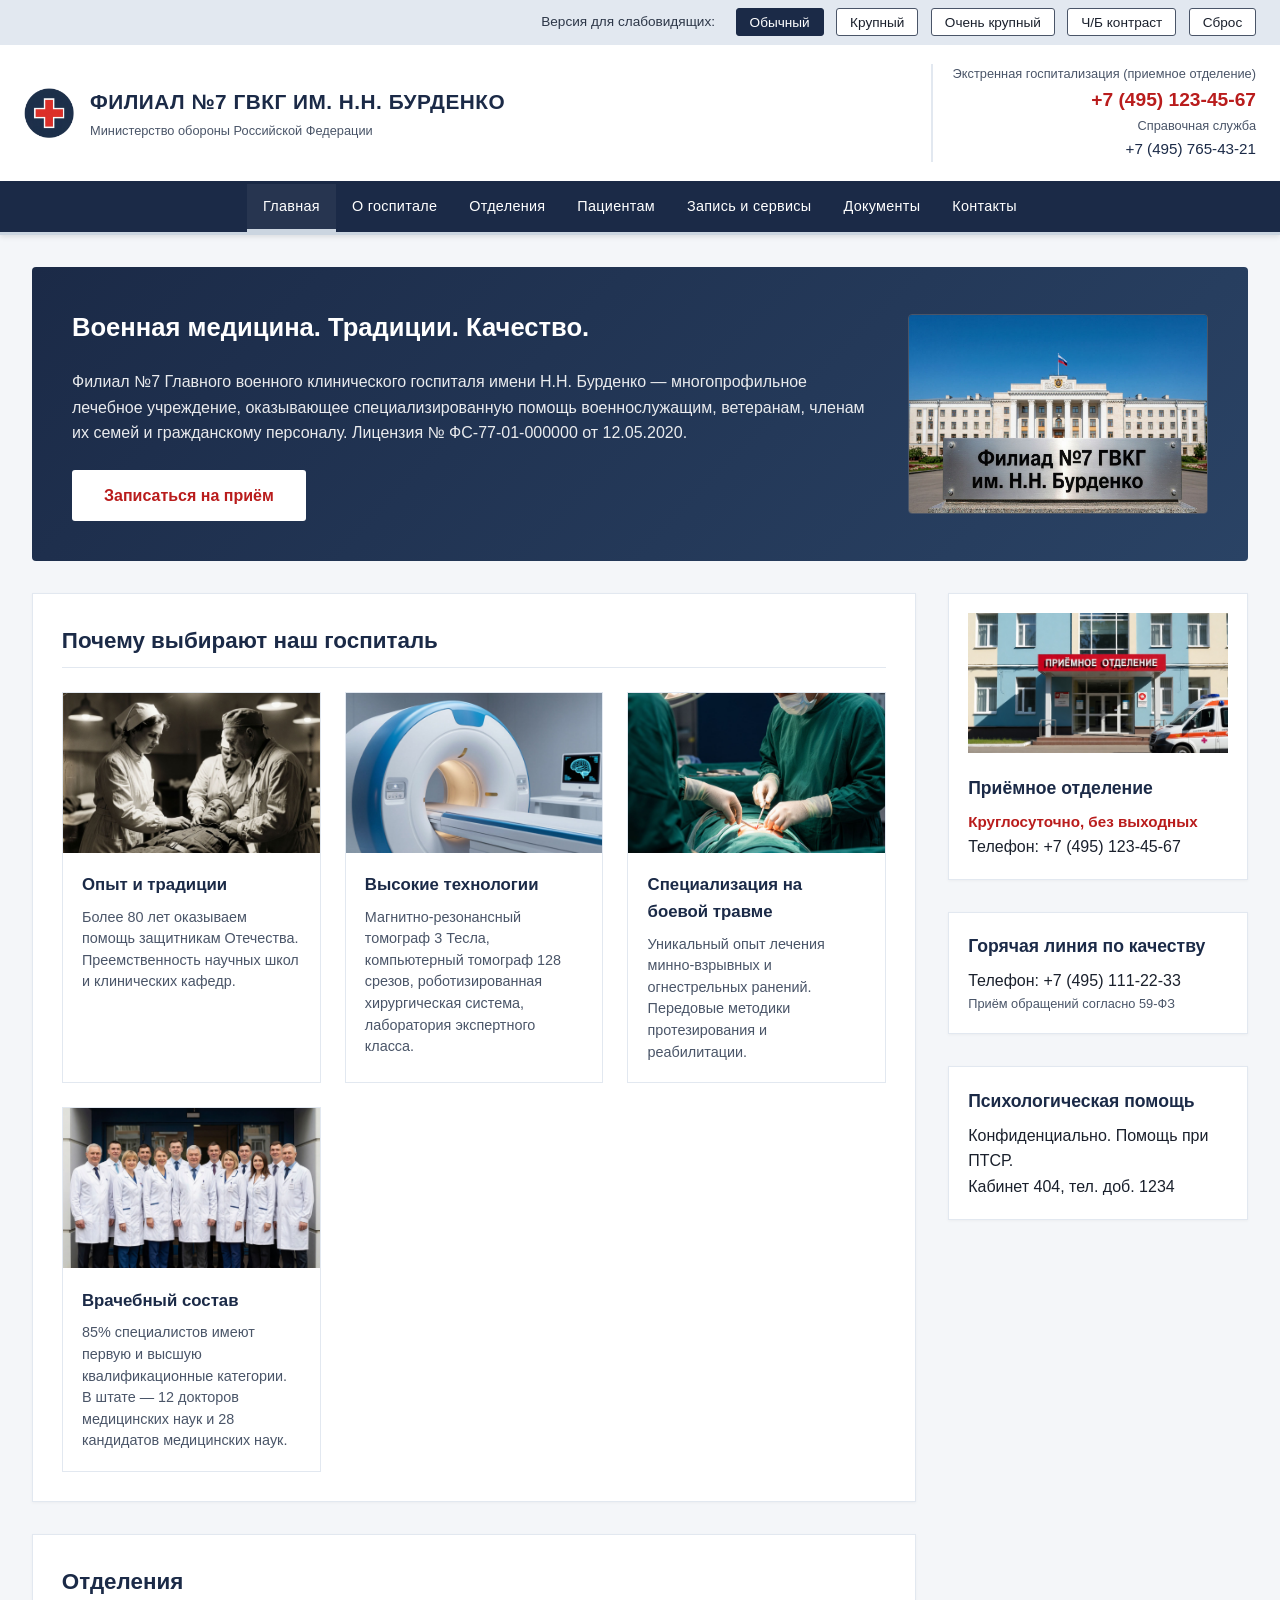
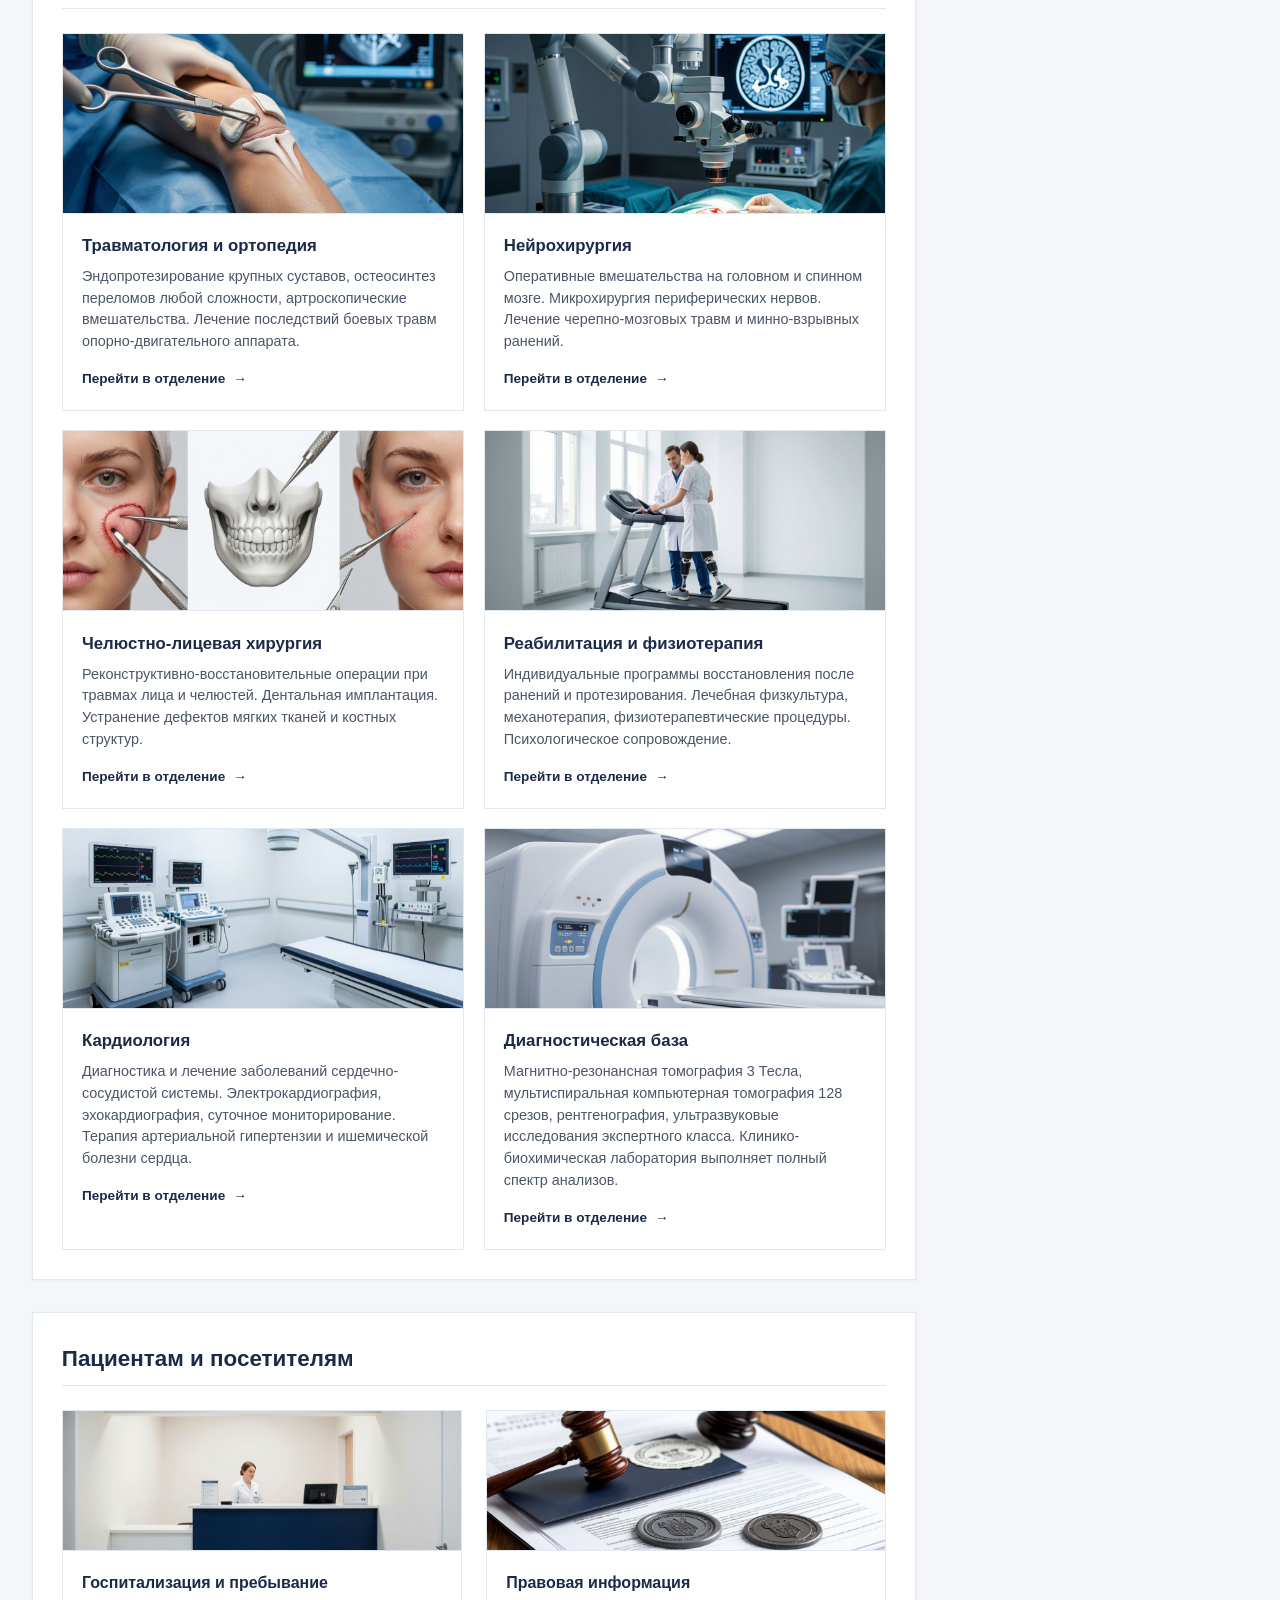
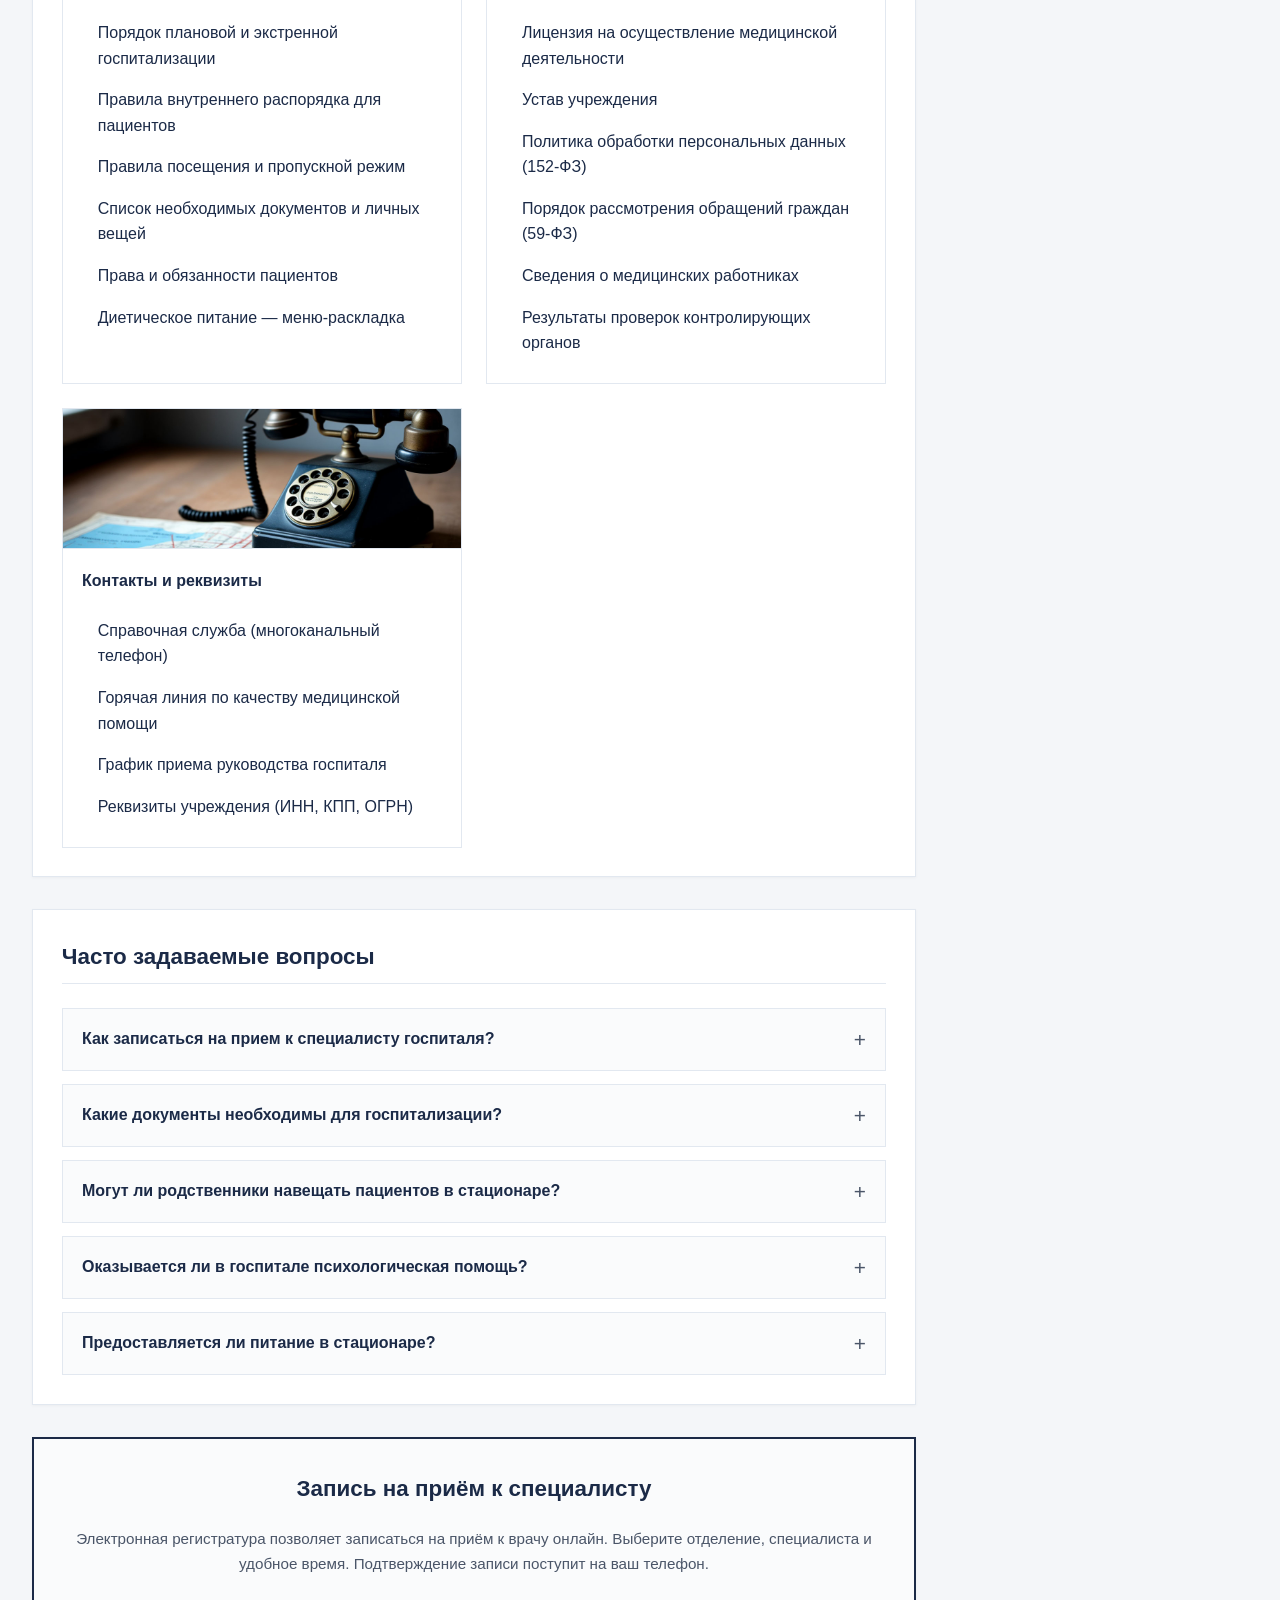
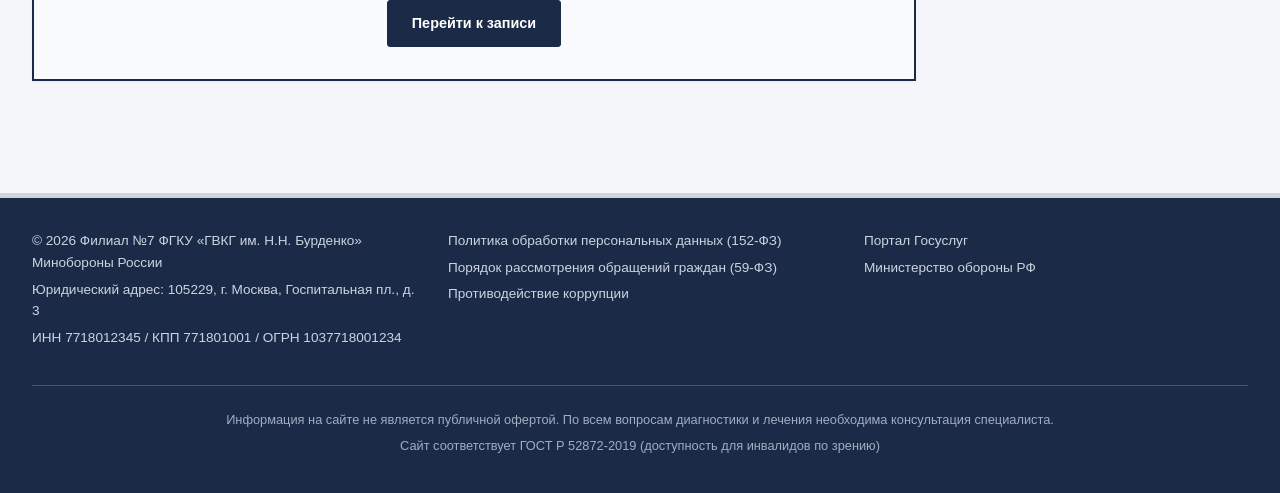
==== index.html @ f8797660 "1 commit" ====
<!DOCTYPE html>
<html lang="ru">
<head>
  <meta charset="UTF-8">
  <meta name="viewport" content="width=device-width, initial-scale=1.0, maximum-scale=5.0, user-scalable=yes">
  <meta name="description" content="Официальный сайт Филиала №7 Главного военного клинического госпиталя им. Н.Н. Бурденко.">
  <title>ФГКУ «ГВКГ им. Н.Н. Бурденко» Минобороны России (Филиал №7)</title>
  <link rel="icon" href="images/favicon.ico" type="image/x-icon">
  <link rel="stylesheet" href="css/reset.css">
  <link rel="stylesheet" href="css/accessibility.css">
  <link rel="stylesheet" href="css/layout.css">
  <link rel="stylesheet" href="css/components.css">
  <link rel="stylesheet" href="css/home.css">
  <link rel="stylesheet" href="css/responsive.css">
</head>
<body>

  <!-- ПАНЕЛЬ ДОСТУПНОСТИ -->
  <div class="accessibility-bar" id="accessibilityBar">
    <span class="accessibility-label">Версия для слабовидящих:</span>
    <button id="normalFont" class="access-btn active" type="button">Обычный</button>
    <button id="largeFont" class="access-btn" type="button">Крупный</button>
    <button id="xlFont" class="access-btn" type="button">Очень крупный</button>
    <button id="contrastToggle" class="access-btn" type="button">Ч/Б контраст</button>
    <button id="resetAccess" class="access-btn" type="button">Сброс</button>
  </div>

  <!-- БЛОК, КОТОРЫЙ БУДЕТ STICKY -->
  <div class="header-nav-wrapper">
    <!-- ШАПКА -->
    <header class="header">
      <div class="logo-area">
        <img src="images/logo.png" alt="Логотип Министерства обороны" class="logo-img">
        <div class="hospital-name">
          <h1>Филиал №7 ГВКГ им. Н.Н. Бурденко</h1>
          <p>Министерство обороны Российской Федерации</p>
        </div>
      </div>
      <div class="hot-line-block">
        <span>Экстренная госпитализация (приемное отделение)</span>
        <a href="tel:+74951234567" class="phone-emergency">+7 (495) 123-45-67</a>
        <span>Справочная служба</span>
        <a href="tel:+74957654321" class="phone-info">+7 (495) 765-43-21</a>
      </div>
      <button class="burger-btn" id="burgerBtn" aria-label="Меню" type="button">
        <span class="burger-line"></span>
        <span class="burger-line"></span>
        <span class="burger-line"></span>
      </button>
    </header>

    <!-- НАВИГАЦИЯ -->
    <nav id="mainNav">
      <ul class="nav-list">
        <li><a href="index.html" class="nav-link active">Главная</a></li>
        <li><a href="pages/about.html" class="nav-link">О госпитале</a></li>
        <li><a href="pages/departments.html" class="nav-link">Отделения</a></li>
        <li><a href="pages/patients.html" class="nav-link">Пациентам</a></li>
        <li><a href="pages/appointment.html" class="nav-link">Запись и сервисы</a></li>
        <li><a href="pages/documents.html" class="nav-link">Документы</a></li>
        <li><a href="pages/contacts.html" class="nav-link">Контакты</a></li>
      </ul>
    </nav>
  </div>

  <!-- ОСНОВНОЙ КОНТЕНТ -->
  <main>
    <div class="hero-banner">
      <div class="hero-text">
        <h2>Военная медицина. Традиции. Качество.</h2>
        <p>Филиал №7 Главного военного клинического госпиталя имени Н.Н. Бурденко — многопрофильное лечебное учреждение, оказывающее специализированную помощь военнослужащим, ветеранам, членам их семей и гражданскому персоналу. Лицензия № ФС-77-01-000000 от 12.05.2020.</p>
        <a href="pages/appointment.html#appointmentForm" class="btn-hero">Записаться на приём</a>
      </div>
      <img src="images/hero-building.jpg" alt="Главный корпус госпиталя" class="hero-image">
    </div>

    <div class="grid-layout">
      <div class="content">

        <!-- Почему выбирают нас -->
        <section class="card">
          <h2>Почему выбирают наш госпиталь</h2>
          <div class="advantages-grid">
            <div class="advantage-item">
              <img src="images/advantage-tradition.jpg" alt="Опыт и традиции" class="advantage-img">
              <div class="advantage-text">
                <h3>Опыт и традиции</h3>
                <p>Более 80 лет оказываем помощь защитникам Отечества. Преемственность научных школ и клинических кафедр.</p>
              </div>
            </div>
            <div class="advantage-item">
              <img src="images/advantage-tech.jpg" alt="Высокие технологии" class="advantage-img">
              <div class="advantage-text">
                <h3>Высокие технологии</h3>
                <p>Магнитно-резонансный томограф 3 Тесла, компьютерный томограф 128 срезов, роботизированная хирургическая система, лаборатория экспертного класса.</p>
              </div>
            </div>
            <div class="advantage-item">
              <img src="images/advantage-trauma.jpg" alt="Боевая травма" class="advantage-img">
              <div class="advantage-text">
                <h3>Специализация на боевой травме</h3>
                <p>Уникальный опыт лечения минно-взрывных и огнестрельных ранений. Передовые методики протезирования и реабилитации.</p>
              </div>
            </div>
            <div class="advantage-item">
              <img src="images/advantage-doctors.jpg" alt="Врачебный состав" class="advantage-img">
              <div class="advantage-text">
                <h3>Врачебный состав</h3>
                <p>85% специалистов имеют первую и высшую квалификационные категории. В штате — 12 докторов медицинских наук и 28 кандидатов медицинских наук.</p>
              </div>
            </div>
          </div>
        </section>

        <!-- Отделения -->
        <section class="card">
          <h2>Отделения</h2>
          <div class="directions-grid">
            <a href="pages/departments.html#trauma" class="direction-card">
              <img src="images/dept-trauma.jpg" alt="Травматология и ортопедия" class="direction-img">
              <div class="direction-text">
                <h3>Травматология и ортопедия</h3>
                <p>Эндопротезирование крупных суставов, остеосинтез переломов любой сложности, артроскопические вмешательства. Лечение последствий боевых травм опорно-двигательного аппарата.</p>
                <span class="direction-link-text">Перейти в отделение</span>
              </div>
            </a>
            <a href="pages/departments.html#neuro" class="direction-card">
              <img src="images/dept-neuro.jpg" alt="Нейрохирургия" class="direction-img">
              <div class="direction-text">
                <h3>Нейрохирургия</h3>
                <p>Оперативные вмешательства на головном и спинном мозге. Микрохирургия периферических нервов. Лечение черепно-мозговых травм и минно-взрывных ранений.</p>
                <span class="direction-link-text">Перейти в отделение</span>
              </div>
            </a>
            <a href="pages/departments.html#maxillofacial" class="direction-card">
              <img src="images/dept-maxillofacial.jpg" alt="Челюстно-лицевая хирургия" class="direction-img">
              <div class="direction-text">
                <h3>Челюстно-лицевая хирургия</h3>
                <p>Реконструктивно-восстановительные операции при травмах лица и челюстей. Дентальная имплантация. Устранение дефектов мягких тканей и костных структур.</p>
                <span class="direction-link-text">Перейти в отделение</span>
              </div>
            </a>
            <a href="pages/departments.html#rehab" class="direction-card">
              <img src="images/dept-rehab.jpg" alt="Реабилитация" class="direction-img">
              <div class="direction-text">
                <h3>Реабилитация и физиотерапия</h3>
                <p>Индивидуальные программы восстановления после ранений и протезирования. Лечебная физкультура, механотерапия, физиотерапевтические процедуры. Психологическое сопровождение.</p>
                <span class="direction-link-text">Перейти в отделение</span>
              </div>
            </a>
            <a href="pages/departments.html#cardio" class="direction-card">
              <img src="images/dept-cardio.jpg" alt="Кардиология" class="direction-img">
              <div class="direction-text">
                <h3>Кардиология</h3>
                <p>Диагностика и лечение заболеваний сердечно-сосудистой системы. Электрокардиография, эхокардиография, суточное мониторирование. Терапия артериальной гипертензии и ишемической болезни сердца.</p>
                <span class="direction-link-text">Перейти в отделение</span>
              </div>
            </a>
            <a href="pages/departments.html#diagnostics" class="direction-card">
              <img src="images/dept-diagnostics.jpg" alt="Диагностическая база" class="direction-img">
              <div class="direction-text">
                <h3>Диагностическая база</h3>
                <p>Магнитно-резонансная томография 3 Тесла, мультиспиральная компьютерная томография 128 срезов, рентгенография, ультразвуковые исследования экспертного класса. Клинико-биохимическая лаборатория выполняет полный спектр анализов.</p>
                <span class="direction-link-text">Перейти в отделение</span>
              </div>
            </a>
          </div>
        </section>

        <!-- Пациентам и посетителям -->
        <section class="card">
          <h2>Пациентам и посетителям</h2>
          <div class="info-cards-row">
            <div class="info-card">
              <img src="images/info-hospitalization.jpg" alt="Госпитализация" class="info-card-img">
              <div class="info-card-body">
                <h3>Госпитализация и пребывание</h3>
                <ul>
                  <li><a href="pages/patients.html#hospitalization">Порядок плановой и экстренной госпитализации</a></li>
                  <li><a href="pages/patients.html#rules">Правила внутреннего распорядка для пациентов</a></li>
                  <li><a href="pages/patients.html#visits">Правила посещения и пропускной режим</a></li>
                  <li><a href="pages/patients.html#documents">Список необходимых документов и личных вещей</a></li>
                  <li><a href="pages/patients.html#rights">Права и обязанности пациентов</a></li>
                  <li><a href="pages/patients.html#meals">Диетическое питание — меню-раскладка</a></li>
                </ul>
              </div>
            </div>
            <div class="info-card">
              <img src="images/info-legal.jpg" alt="Правовая информация" class="info-card-img">
              <div class="info-card-body">
                <h3>Правовая информация</h3>
                <ul>
                  <li><a href="pages/documents.html#license">Лицензия на осуществление медицинской деятельности</a></li>
                  <li><a href="pages/documents.html#charter">Устав учреждения</a></li>
                  <li><a href="pages/documents.html#privacy">Политика обработки персональных данных (152-ФЗ)</a></li>
                  <li><a href="pages/documents.html#appeals">Порядок рассмотрения обращений граждан (59-ФЗ)</a></li>
                  <li><a href="pages/documents.html#staff">Сведения о медицинских работниках</a></li>
                  <li><a href="pages/documents.html#inspections">Результаты проверок контролирующих органов</a></li>
                </ul>
              </div>
            </div>
            <div class="info-card">
              <img src="images/info-contacts.jpg" alt="Контакты" class="info-card-img">
              <div class="info-card-body">
                <h3>Контакты и реквизиты</h3>
                <ul>
                  <li><a href="pages/contacts.html">Справочная служба (многоканальный телефон)</a></li>
                  <li><a href="pages/contacts.html#map">Горячая линия по качеству медицинской помощи</a></li>
                  <li><a href="pages/contacts.html#management-hours">График приема руководства госпиталя</a></li>
                  <li><a href="pages/contacts.html#requisites">Реквизиты учреждения (ИНН, КПП, ОГРН)</a></li>
                </ul>
              </div>
            </div>
          </div>
        </section>

        <!-- FAQ -->
        <section class="card">
          <h2>Часто задаваемые вопросы</h2>
          <div class="faq-list">
            <div class="faq-item">
              <button class="faq-question" type="button">Как записаться на прием к специалисту госпиталя?</button>
              <div class="faq-answer"><p>Запись осуществляется через электронную форму на официальном сайте (раздел «Запись и сервисы») или по телефону справочной службы +7 (495) 765-43-21. Военнослужащим необходимо иметь направление по форме 057/у-04. Гражданские лица могут записаться при наличии полиса ОМС, ДМС или на платной основе.</p></div>
            </div>
            <div class="faq-item">
              <button class="faq-question" type="button">Какие документы необходимы для госпитализации?</button>
              <div class="faq-answer"><p>Паспорт (или военный билет/удостоверение личности военнослужащего), полис ОМС/ДМС (при наличии), направление на госпитализацию, выписка из амбулаторной карты, результаты предыдущих обследований. Для военнослужащих — дополнительно направление из воинской части.</p></div>
            </div>
            <div class="faq-item">
              <button class="faq-question" type="button">Могут ли родственники навещать пациентов в стационаре?</button>
              <div class="faq-answer"><p>Да, посещения разрешены в установленные часы: будние дни с 16:00 до 19:00, выходные и праздничные дни с 10:00 до 13:00 и с 16:00 до 19:00. При себе необходимо иметь паспорт. Допуск в отделение реанимации — по согласованию с лечащим врачом.</p></div>
            </div>
            <div class="faq-item">
              <button class="faq-question" type="button">Оказывается ли в госпитале психологическая помощь?</button>
              <div class="faq-answer"><p>Да, в структуре госпиталя функционирует отделение психологической и психиатрической помощи. Специалисты работают с посттравматическим стрессовым расстройством (ПТСР), тревожно-депрессивными состояниями. Прием строго конфиденциален.</p></div>
            </div>
            <div class="faq-item">
              <button class="faq-question" type="button">Предоставляется ли питание в стационаре?</button>
              <div class="faq-answer"><p>Лечебное питание предоставляется всем пациентам стационара бесплатно. Разработано несколько вариантов диетических столов в соответствии с медицинскими показаниями. С актуальным меню-раскладкой можно ознакомиться в разделе «Пациентам».</p></div>
            </div>
          </div>
        </section>

        <!-- Запись на приём -->
        <section class="appointment-promo card">
          <h2>Запись на приём к специалисту</h2>
          <p>Электронная регистратура позволяет записаться на приём к врачу онлайн. Выберите отделение, специалиста и удобное время. Подтверждение записи поступит на ваш телефон.</p>
          <a href="pages/appointment.html#appointmentForm" class="btn btn-primary">Перейти к записи</a>
        </section>

      </div>

      <!-- САЙДБАР -->
      <aside class="sidebar">
        <div class="card">
          <img src="images/sidebar-admission.jpg" alt="Приёмное отделение" class="sidebar-image">
          <h3>Приёмное отделение</h3>
          <p class="sidebar-emergency">Круглосуточно, без выходных</p>
          <p>Телефон: +7 (495) 123-45-67</p>
        </div>
        <div class="card">
          <h3>Горячая линия по качеству</h3>
          <p>Телефон: +7 (495) 111-22-33</p>
          <p class="sidebar-note">Приём обращений согласно 59-ФЗ</p>
        </div>
        <div class="card">
          <h3>Психологическая помощь</h3>
          <p>Конфиденциально. Помощь при ПТСР.</p>
          <p>Кабинет 404, тел. доб. 1234</p>
        </div>
      </aside>
    </div>
  </main>

  <footer>
    <div class="footer-grid">
      <div>
        <p>&copy; 2026 Филиал №7 ФГКУ &laquo;ГВКГ им. Н.Н. Бурденко&raquo; Минобороны России</p>
        <p>Юридический адрес: 105229, г. Москва, Госпитальная пл., д. 3</p>
        <p>ИНН 7718012345 / КПП 771801001 / ОГРН 1037718001234</p>
      </div>
      <div>
        <p><a href="pages/documents.html#privacy">Политика обработки персональных данных (152-ФЗ)</a></p>
        <p><a href="pages/documents.html#appeals">Порядок рассмотрения обращений граждан (59-ФЗ)</a></p>
        <p><a href="pages/about.html">Противодействие коррупции</a></p>
      </div>
      <div>
        <p><a href="https://www.gosuslugi.ru" target="_blank" rel="noopener">Портал Госуслуг</a></p>
        <p><a href="https://mil.ru" target="_blank" rel="noopener">Министерство обороны РФ</a></p>
      </div>
    </div>
    <div class="footer-bottom">
      <p>Информация на сайте не является публичной офертой. По всем вопросам диагностики и лечения необходима консультация специалиста.</p>
      <p>Сайт соответствует ГОСТ Р 52872-2019 (доступность для инвалидов по зрению)</p>
    </div>
  </footer>

  <script src="js/accessibility.js"></script>
  <script src="js/faq.js"></script>
  <script src="js/burger-menu.js"></script>
</body>
</html>
---- css/accessibility.css ----
.accessibility-bar {
  background: #E2E8F0;
  padding: 0.5rem 1.5rem;
  display: flex;
  gap: 0.8rem;
  flex-wrap: wrap;
  justify-content: flex-end;
  align-items: center;
  border-bottom: 1px solid var(--border-light);
  font-size: 0.85rem;
}

.accessibility-label {
  color: var(--text-medium);
  font-weight: 500;
  margin-right: 0.5rem;
}

.access-btn {
  background: var(--bg-white);
  border: 1px solid var(--secondary-gray);
  padding: 0.35rem 0.8rem;
  cursor: pointer;
  font-family: var(--font-base);
  color: var(--text-dark);
  border-radius: 3px;
  font-size: 0.85rem;
  transition: all 0.15s;
  white-space: nowrap;
}

.access-btn:hover {
  background: #EDF2F7;
}

.access-btn.active {
  background: var(--primary-navy);
  color: white;
  border-color: var(--primary-navy);
}

/* Размеры шрифта через CSS-переменную */
.font-large {
  --base-font-size: 18px;
}

.font-xl {
  --base-font-size: 22px;
}

/* Высокий контраст */
body.high-contrast {
  --primary-navy: #000000;
  --secondary-gray: #000000;
  --bg-white: #FFFFFF;
  --bg-light: #FFFFFF;
  --border-light: #000000;
  --text-dark: #000000;
  --text-medium: #000000;
  --alert-red: #FF0000;
  --safe-green: #006400;
  filter: grayscale(100%) !important;
}
---- css/layout.css ----
/* ========== ОБЁРТКА (display: contents на десктопе) ========== */
.header-nav-wrapper {
  display: contents;
}

/* ========== ШАПКА ========== */
.header {
  background: var(--bg-white);
  border-bottom: 3px solid var(--primary-navy);
  padding: 1.5rem 2rem;
  display: flex;
  flex-wrap: nowrap;
  justify-content: space-between;
  align-items: center;
}

.logo-area {
  display: flex;
  align-items: center;
  gap: 1rem;
}

.logo-img {
  width: 60px;
  height: 60px;
  object-fit: contain;
  flex-shrink: 0;
}

.hospital-name h1 {
  font-size: 1.5rem;
  font-weight: 600;
  color: var(--primary-navy);
  text-transform: uppercase;
  letter-spacing: 0.5px;
}

.hospital-name p {
  font-size: 0.9rem;
  color: var(--secondary-gray);
  margin-top: 0.2rem;
}

.hot-line-block {
  text-align: right;
  border-left: 2px solid var(--border-light);
  padding-left: 2rem;
  white-space: nowrap;
}

.phone-emergency {
  font-size: 1.4rem;
  font-weight: 700;
  color: var(--alert-red);
  text-decoration: none;
}

.phone-info {
  font-size: 1rem;
  color: var(--primary-navy);
  text-decoration: none;
}

.hot-line-block span {
  display: block;
  font-size: 0.8rem;
  color: var(--secondary-gray);
}

/* ========== БУРГЕР ========== */
.burger-btn {
  display: none;
  flex-direction: column;
  justify-content: center;
  align-items: center;
  width: 44px;
  height: 44px;
  background: var(--primary-navy);
  border: none;
  border-radius: 4px;
  cursor: pointer;
  z-index: 110;
  margin-left: auto;
}

.burger-line {
  display: block;
  width: 24px;
  height: 2px;
  background: white;
  margin: 3px 0;
  transition: 0.3s;
}

.burger-btn.active .burger-line:nth-child(1) {
  transform: rotate(45deg) translate(5px, 5px);
}
.burger-btn.active .burger-line:nth-child(2) {
  opacity: 0;
}
.burger-btn.active .burger-line:nth-child(3) {
  transform: rotate(-45deg) translate(5px, -5px);
}

/* ========== НАВИГАЦИЯ ========== */
nav {
  background: var(--primary-navy);
  border-bottom: 3px solid #CBD5E0;
  position: sticky;
  top: 0;
  z-index: 100;
  box-shadow: 0 2px 5px rgba(0,0,0,0.1);
}

.nav-list {
  display: flex;
  list-style: none;
  overflow-x: auto;
  flex-wrap: wrap;
  justify-content: center;
  margin: 0;
  padding: 0;
}

.nav-link {
  display: block;
  color: white;
  text-decoration: none;
  padding: 0.8rem 1.2rem;
  font-size: 0.95rem;
  font-weight: 500;
  letter-spacing: 0.3px;
  border-bottom: 3px solid transparent;
  transition: 0.2s;
  white-space: nowrap;
}

.nav-link:hover,
.nav-link.active {
  border-bottom: 3px solid #CBD5E0;
  background: rgba(255,255,255,0.05);
}

/* ========== САЙДБАР ========== */
.sidebar .card {
  padding: 1.2rem;
}

/* Убираем верхний отступ у всех заголовков в сайдбаре */
.sidebar .card h3 {
  margin-top: 0;
}

.sidebar-image {
  width: 100%;
  height: 140px;
  object-fit: cover;
  background: #E8ECF2;
  margin-bottom: 0.8rem;
}

.sidebar-emergency {
  font-weight: 700;
  color: var(--alert-red);
  font-size: 0.95rem;
}

.sidebar-note {
  font-size: 0.8rem;
  color: var(--secondary-gray);
}

.sidebar-address {
  font-size: 0.85rem;
  color: var(--text-medium);
}

/* ========== ПОДВАЛ ========== */
footer {
  background: var(--primary-navy);
  color: #CBD5E0;
  padding: 2rem;
  font-size: 0.85rem;
  margin-top: 3rem;
  border-top: 5px solid #CBD5E0;
}

.footer-grid {
  display: grid;
  grid-template-columns: repeat(auto-fit, minmax(250px, 1fr));
  gap: 2rem;
  max-width: 1300px;
  margin: 0 auto;
}

footer p {
  font-size: 0.85rem;
  color: #CBD5E0;
  margin-bottom: 0.3rem;
}

footer a {
  color: #CBD5E0;
  text-decoration: none;
}

footer a:hover {
  color: white;
  text-decoration: underline;
}

.footer-bottom {
  margin-top: 2rem;
  text-align: center;
  border-top: 1px solid #4A5568;
  padding-top: 1.5rem;
  max-width: 1300px;
  margin-left: auto;
  margin-right: auto;
}

.footer-bottom p {
  font-size: 0.8rem;
  color: #A0AEC0;
}
---- css/components.css ----
/* КАРТОЧКИ */
.card {
  background: var(--bg-white);
  border: 1px solid var(--border-light);
  padding: 1.8rem;
  margin-bottom: 2rem;
  box-shadow: var(--shadow-sm);
}

/* ЗАГОЛОВОК СТРАНИЦЫ */
.page-header {
  margin-bottom: 2rem;
}

.page-header h2 {
  font-size: 1.6rem;
  color: var(--primary-navy);
  border-bottom: 1px solid var(--border-light);
  padding-bottom: 0.5rem;
  margin-bottom: 0.8rem;
  font-weight: 600;
}

.page-subtitle {
  font-size: 0.95rem;
  color: var(--secondary-gray);
  line-height: 1.5;
}

/* КНОПКИ */
.btn {
  display: inline-block;
  padding: 0.7rem 1.5rem;
  text-decoration: none;
  font-weight: 600;
  font-size: 0.9rem;
  border-radius: 3px;
  text-align: center;
  border: 1px solid transparent;
  cursor: pointer;
  font-family: var(--font-base);
  transition: opacity 0.2s;
}

.btn:hover {
  opacity: 0.9;
}

.btn-primary {
  background: var(--primary-navy);
  color: white;
  border-color: var(--primary-navy);
}

.btn-outline {
  background: transparent;
  color: var(--primary-navy);
  border: 1px solid var(--primary-navy);
}

.btn-red {
  background: var(--alert-red);
  color: white;
}

.btn-sm {
  padding: 0.4rem 1rem;
  font-size: 0.8rem;
}

/* ЗАГЛУШКИ КАРТИНОК */
.img-placeholder {
  background: #E2E8F0;
  border: 1px solid #CBD5E0;
  display: flex;
  align-items: center;
  justify-content: center;
  color: #718096;
  font-size: 0.85rem;
  text-align: center;
  overflow: hidden;
  position: relative;
  width: 100%;
}

.img-placeholder span {
  position: absolute;
  bottom: 6px;
  right: 10px;
  font-size: 0.65rem;
  color: #A0AEC0;
  background: rgba(255,255,255,0.7);
  padding: 2px 6px;
  border-radius: 2px;
}

/* ФОРМА */
.form-subtitle {
  margin-bottom: 1rem;
  color: var(--secondary-gray);
  font-size: 1rem;
}

.wizard-step {
  display: none;
}

.wizard-step.active {
  display: block;
}

.form-group {
  margin-bottom: 1.2rem;
}

label {
  display: block;
  font-weight: 600;
  font-size: 0.9rem;
  margin-bottom: 0.3rem;
  color: var(--text-medium);
}

input[type="text"],
input[type="date"],
input[type="tel"],
input[type="email"],
select,
textarea {
  width: 100%;
  padding: 0.7rem;
  border: 1px solid var(--border-light);
  font-family: var(--font-base);
  background: #FAFBFC;
  border-radius: 3px;
  font-size: 1rem;
}

input[type="file"] {
  font-family: var(--font-base);
  font-size: 0.9rem;
}

textarea {
  resize: vertical;
  min-height: 80px;
}

small {
  display: block;
  color: var(--secondary-gray);
  font-size: 0.8rem;
  margin-top: 0.2rem;
}

.form-row {
  display: grid;
  grid-template-columns: 1fr 1fr;
  gap: 1rem;
}

.btn-group {
  display: flex;
  gap: 1rem;
  margin-top: 1.5rem;
  align-items: center;
  flex-wrap: wrap;
}

.btn-sms {
  margin-top: 0.5rem;
}

.sms-input {
  margin-top: 0.5rem;
}

.form-result {
  margin-top: 0;
  font-weight: 600;
  border-radius: 3px;
}

.form-result:not(:empty) {
  margin-top: 1rem;
  padding: 1rem;
  background: #F0FFF4;
  border: 1px solid var(--safe-green);
  color: var(--safe-green);
}

.error-msg {
  color: var(--alert-red);
  font-size: 0.8rem;
  margin-top: 0.2rem;
  display: none;
}

.input-error {
  border-color: var(--alert-red) !important;
  background: #FFF5F5 !important;
}

/* ЧЕКБОКСЫ */
.custom-checkbox {
  display: flex;
  align-items: flex-start;
  gap: 0.6rem;
  margin-bottom: 0.8rem;
  cursor: pointer;
  font-weight: 400;
  position: relative;
  padding-left: 0;
}

.custom-checkbox input[type="checkbox"] {
  position: absolute;
  opacity: 0;
  width: 0;
  height: 0;
}

.checkmark {
  flex-shrink: 0;
  width: 20px;
  height: 20px;
  border: 2px solid var(--secondary-gray);
  border-radius: 3px;
  display: flex;
  align-items: center;
  justify-content: center;
  background: var(--bg-white);
  transition: all 0.15s;
  margin-top: 1px;
}

.checkmark svg {
  opacity: 0;
  transition: opacity 0.15s;
}

.custom-checkbox input:checked ~ .checkmark {
  background: var(--primary-navy);
  border-color: var(--primary-navy);
}

.custom-checkbox input:checked ~ .checkmark svg {
  opacity: 1;
}

.checkbox-text {
  font-size: 0.9rem;
  color: var(--text-medium);
  line-height: 1.4;
  user-select: none;
}

/* ТАБЛИЦЫ */
.table-wrapper {
  overflow-x: auto;
  margin-bottom: 1rem;
}

.table-note {
  font-size: 0.85rem;
  color: var(--secondary-gray);
  font-style: italic;
  margin-top: 0.8rem;
}

/* ПОЛИТИКА */
.policy-block {
  line-height: 1.7;
}

.policy-block p {
  font-size: 0.95rem;
  color: var(--text-dark);
  margin-bottom: 1rem;
}

.policy-block h3 {
  font-size: 1.05rem;
  color: var(--primary-navy);
  margin: 1.5rem 0 0.8rem 0;
}

.policy-block ul {
  list-style: disc;
  padding-left: 1.5rem;
  margin-bottom: 1rem;
}

.policy-block ul li {
  font-size: 0.9rem;
  color: var(--text-dark);
  line-height: 1.6;
  margin-bottom: 0.4rem;
}

.section-intro {
  font-size: 0.9rem;
  color: var(--secondary-gray);
  margin-bottom: 1.5rem;
  line-height: 1.6;
}

/* ЯКОРЯ */
section[id] {
  scroll-margin-top: 70px;
}
---- css/home.css ----
/* home.css — главная страница */

/* ГЕРО-БАННЕР */
.hero-banner {
  background: linear-gradient(135deg, var(--primary-navy) 0%, #2A4365 100%);
  color: white;
  padding: 2.5rem;
  margin-bottom: 2rem;
  border-radius: 4px;
  display: flex;
  gap: 2rem;
  align-items: center;
}

.hero-text h2 {
  color: white;
  border-bottom: none;
  margin-bottom: 0.8rem;
  font-size: 1.6rem;
}

.hero-text p {
  opacity: 0.9;
  margin-bottom: 1.5rem;
  font-size: 1rem;
  line-height: 1.6;
  color: white;
}

.btn-hero {
  display: inline-block;
  padding: 0.8rem 2rem;
  text-decoration: none;
  font-weight: 700;
  font-size: 1rem;
  border-radius: 3px;
  text-align: center;
  background: white;
  color: var(--alert-red);
  border: none;
  transition: opacity 0.2s;
  cursor: pointer;
}

.btn-hero:hover {
  opacity: 0.9;
}

.hero-image {
  width: 300px;
  height: 200px;
  object-fit: cover;
  flex-shrink: 0;
  background: #2A4365;
  border: 1px solid #4A5568;
  border-radius: 4px;
}

/* ПРЕИМУЩЕСТВА */
.advantages-grid {
  display: grid;
  grid-template-columns: repeat(auto-fit, minmax(240px, 1fr));
  gap: 1.5rem;
}

.advantage-item {
  border: 1px solid var(--border-light);
  background: var(--bg-white);
  overflow: hidden;
}

.advantage-img {
  width: 100%;
  height: 160px;
  object-fit: cover;
  background: #E8ECF2;
  display: block;
}

.advantage-text {
  padding: 1.2rem;
}

.advantage-text h3 {
  margin: 0 0 0.5rem 0;
  font-size: 1.05rem;
  color: var(--primary-navy);
}

.advantage-text p {
  font-size: 0.9rem;
  color: var(--secondary-gray);
  line-height: 1.5;
  margin: 0;
}

/* НАПРАВЛЕНИЯ */
.directions-grid {
  display: grid;
  grid-template-columns: repeat(auto-fit, minmax(350px, 1fr));
  gap: 1.2rem;
}

.direction-card {
  border: 1px solid var(--border-light);
  text-decoration: none;
  color: var(--text-dark);
  background: var(--bg-white);
  transition: all 0.2s;
  overflow: hidden;
  display: block;
}

.direction-card:hover {
  border-color: var(--primary-navy);
  box-shadow: var(--shadow-md);
}

.direction-img {
  width: 100%;
  height: 180px;
  object-fit: cover;
  background: #E8ECF2;
  border-bottom: 1px solid var(--border-light);
  display: block;
}

.direction-text {
  padding: 1.2rem;
}

.direction-text h3 {
  margin: 0 0 0.4rem 0;
  color: var(--primary-navy);
  font-size: 1.05rem;
}

.direction-text p {
  font-size: 0.9rem;
  color: var(--secondary-gray);
  line-height: 1.5;
  margin-bottom: 0.8rem;
}

.direction-link-text {
  color: var(--primary-navy);
  font-weight: 600;
  font-size: 0.85rem;
  transition: all 0.3s ease;
}

.direction-link-text::after {
  content: '→';
  margin-left: 0.5rem;
  transition: transform 0.3s ease;
  display: inline-block;
}

.direction-card:hover .direction-link-text {
  color: var(--secondary-gray);
}

.direction-card:hover .direction-link-text::after {
  transform: translateX(6px);
}

/* ИНФОКАРТЫ (Пациентам и посетителям) */
.info-cards-row {
  display: grid;
  grid-template-columns: repeat(auto-fit, minmax(280px, 1fr));
  gap: 1.5rem;
}

.info-card {
  border: 1px solid var(--border-light);
  background: var(--bg-white);
  overflow: hidden;
}

.info-card-img {
  width: 100%;
  height: 140px;
  object-fit: cover;
  background: #E8ECF2;
  border-bottom: 1px solid var(--border-light);
  display: block;
}

.info-card-body {
  padding: 1.2rem;
}

.info-card h3 {
  margin: 0 0 1rem 0;
  font-size: 1rem;
  color: var(--primary-navy);
}

.info-card ul {
  list-style: none;
  padding: 0;
  margin: 0;
}

.info-card ul li {
  margin-bottom: 0;
}

/* Главное изменение: ссылки выглядят как ссылки */
.info-card ul li a {
  display: block;
  text-decoration: none;
  color: var(--primary-navy);                /* синий цвет, как у гиперссылок */
  font-weight: 500;
  padding: 0.5rem 0.8rem;
  border-left: 3px solid transparent;
  transition: all 0.2s;
}

.info-card ul li a:hover {
  color: #0d1b2a;
  background: #F0F4FA;
  border-left-color: var(--primary-navy);
  border-bottom-color: var(--primary-navy);
}

/* FAQ */
.faq-list {
  display: flex;
  flex-direction: column;
  gap: 0.8rem;
}

.faq-item {
  border: 1px solid var(--border-light);
}

.faq-question {
  width: 100%;
  text-align: left;
  padding: 1rem 1.2rem;
  background: #FAFBFC;
  border: none;
  font-family: var(--font-base);
  font-size: 1rem;
  font-weight: 600;
  color: var(--primary-navy);
  cursor: pointer;
  display: flex;
  justify-content: space-between;
  align-items: center;
  transition: background 0.2s;
  line-height: 1.4;
}

.faq-question:hover {
  background: #F0F4FA;
}

.faq-question::after {
  content: '+';
  font-size: 1.3rem;
  font-weight: 400;
  color: var(--secondary-gray);
  margin-left: 1rem;
  flex-shrink: 0;
}

.faq-item.active .faq-question::after {
  content: '\2212';
}

.faq-answer {
  display: none;
  padding: 1.2rem;
  color: var(--text-medium);
  font-size: 0.95rem;
  line-height: 1.6;
}

.faq-answer p:first-child {
  margin-top: 0;
}

.faq-item.active .faq-answer {
  display: block;
}

/* БЛОК ЗАПИСИ НА ГЛАВНОЙ */
.appointment-promo {
  border: 2px solid var(--primary-navy);
  background: #FAFBFC;
  padding: 2rem;
  text-align: center;
}

.appointment-promo h2 {
  border-bottom: none;
  margin-bottom: 0.8rem;
}

.appointment-promo p {
  font-size: 0.95rem;
  color: var(--secondary-gray);
  margin-bottom: 1.5rem;
}
---- css/responsive.css ----
/* ========== БОЛЬШИЕ НОУТБУКИ (1200–1440px) ========== */
@media (min-width: 1200px) and (max-width: 1440px) {
  .header {
    padding: 1.2rem 1.5rem;
  }
  .logo-img {
    width: 50px;
    height: 50px;
  }
  .hospital-name h1 {
    font-size: 1.3rem;
  }
  .hospital-name p {
    font-size: 0.8rem;
  }
  .hot-line-block {
    padding-left: 1.2rem;
  }
  .phone-emergency {
    font-size: 1.2rem;
  }
  .phone-info {
    font-size: 0.95rem;
  }
  .nav-link {
    padding: 0.7rem 1rem;
    font-size: 0.9rem;
  }
}

/* ========== ПЛАНШЕТЫ (≤1200px) ========== */
@media (max-width: 1200px) {
  .grid-layout {
    grid-template-columns: 1fr 250px;
  }
  .hero-image {
    width: 250px;
    height: 170px;
  }
  .directions-grid {
    grid-template-columns: repeat(auto-fit, minmax(300px, 1fr));
  }
  .advantages-grid {
    grid-template-columns: repeat(auto-fit, minmax(220px, 1fr));
  }
}

/* ========== МАЛЕНЬКИЕ ПЛАНШЕТЫ (≤992px) ========== */
@media (max-width: 992px) {
  .header {
    padding: 1rem;
  }
  .hospital-name h1 {
    font-size: 1.3rem;
  }
  .hot-line-block {
    padding-left: 1rem;
  }
  .grid-layout {
    grid-template-columns: 1fr;
  }
  .hero-banner {
    flex-direction: column;
  }
  .hero-image {
    width: 100%;
    height: auto;
    max-height: 250px;
  }
  .department-header {
    grid-template-columns: 1fr;
  }
  .department-header-img {
    height: 220px;
    border-right: none;
    border-bottom: 1px solid var(--border-light);
  }
  .info-block,
  .info-block.reverse {
    grid-template-columns: 1fr;
    direction: ltr;
  }
  .info-image {
    height: 200px;
  }
  .document-block {
    grid-template-columns: 1fr;
  }
  main {
    padding: 0 1.5rem;
  }
}

/* ========== ТЕЛЕФОНЫ (≤768px) – шапка+меню вместе sticky ========== */
@media (max-width: 768px) {
  body {
    overflow-x: hidden;
  }

  /* Отменяем display: contents, чтобы обёртка работала как обычный блок */
  .header-nav-wrapper {
    display: block;
    position: sticky;
    top: 0;
    z-index: 1000;
    background: var(--bg-white);
    box-shadow: 0 2px 5px rgba(0,0,0,0.05);
  }

  .header {
    padding: 0.6rem 1rem;
    flex-wrap: nowrap;
    justify-content: space-between;
  }
  .logo-area {
    gap: 0.5rem;
  }
  .logo-img {
    width: 36px;
    height: 36px;
  }
  .hospital-name h1 {
    font-size: 1rem;
    line-height: 1.2;
  }
  .hospital-name p {
    font-size: 0.7rem;
    line-height: 1.2;
  }
  .hot-line-block {
    display: none;
  }
  .burger-btn {
    display: flex;
    margin-left: auto;
  }

  /* Убираем sticky с самой nav, теперь она абсолютна внутри обёртки */
  nav {
    position: static;
    border-bottom: none;
    background: transparent;
    box-shadow: none;
  }

  #mainNav {
    position: absolute;
    top: 100%;
    right: 10px;
    width: auto;
    min-width: 200px;
    background: var(--primary-navy);
    border-radius: 4px;
    box-shadow: 0 8px 16px rgba(0,0,0,0.2);
    max-height: 0;
    overflow: hidden;
    transition: max-height 0.3s ease;
    z-index: 99;
    border-bottom: none;
  }
  #mainNav.open {
    max-height: 360px;
  }
  .nav-list {
    flex-direction: column;
    padding: 0.3rem 0;
  }
  .nav-link {
    padding: 0.6rem 1.2rem;
    font-size: 0.9rem;
    border-bottom: 1px solid rgba(255,255,255,0.15);
  }
  .nav-link:last-child {
    border-bottom: none;
  }

  main {
    padding: 0 1rem;
  }

  .hero-banner {
    padding: 1rem;
  }
  .hero-text h2 {
    font-size: 1.3rem;
  }
  .hero-text p {
    font-size: 0.85rem;
  }
  .hero-image {
    height: 160px;
  }

  .directions-grid,
  .info-cards-row,
  .advantages-grid,
  .services-grid,
  .steps-horizontal,
  .rules-grid,
  .checklist-grid,
  .diet-grid,
  .structure-grid,
  .volume-grid,
  .rights-grid,
  .requisites-grid,
  .transport-grid,
  .contacts-main-grid,
  .works-grid {
    grid-template-columns: 1fr;
  }

  .card {
    padding: 0.8rem;
  }
  h2 {
    font-size: 1.1rem;
    margin-bottom: 0.7rem;
  }
  h3 {
    font-size: 0.95rem;
  }
  .sidebar .card h3 {
    margin-top: 0;
  }

  .advantage-img,
  .direction-img {
    height: 140px;
  }
  .info-card-img {
    height: 120px;
  }

  .btn-group {
    flex-direction: column;
    align-items: stretch;
  }

  .footer-grid {
    grid-template-columns: 1fr;
    text-align: center;
  }
  .footer-bottom {
    margin-top: 1rem;
  }

  .accessibility-bar {
    justify-content: center;
    font-size: 0.7rem;
    padding: 0.3rem 0.6rem;
  }
  .access-btn {
    padding: 0.25rem 0.5rem;
    font-size: 0.7rem;
  }

  .form-row {
    grid-template-columns: 1fr;
    gap: 0.8rem;
  }
}

/* ========== МАЛЕНЬКИЕ ТЕЛЕФОНЫ (≤576px) ========== */
@media (max-width: 576px) {
  .header {
    padding: 0.5rem 0.8rem;
  }
  .logo-area {
    flex-direction: column;
    align-items: flex-start;
    gap: 0.1rem;
  }
  .logo-img {
    width: 32px;
    height: 32px;
  }
  .hospital-name h1 {
    font-size: 0.95rem;
  }
  .hospital-name p {
    font-size: 0.65rem;
  }
  main {
    padding: 0 0.8rem;
  }
  .hero-banner {
    padding: 0.8rem;
  }
  .hero-text h2 {
    font-size: 1.2rem;
  }
  .hero-text p {
    font-size: 0.8rem;
  }
  .hero-image {
    height: 140px;
  }
  .card {
    padding: 0.7rem;
  }
  h2 {
    font-size: 1.05rem;
  }
  .advantage-img,
  .direction-img {
    height: 120px;
  }
  .info-card-img {
    height: 100px;
  }
  .btn-hero {
    padding: 0.5rem 1rem;
    font-size: 0.85rem;
  }
  .phone-emergency {
    font-size: 1rem;
  }
}

/* ========== ОЧЕНЬ МАЛЕНЬКИЕ ЭКРАНЫ (≤480px) ========== */
@media (max-width: 480px) {
  body {
    overflow-x: hidden;
  }
  main {
    padding: 0 0.6rem;
  }
  .logo-img {
    width: 30px;
    height: 30px;
  }
  .hospital-name h1 {
    font-size: 0.85rem;
  }
  .hero-image {
    height: 130px;
  }
  .department-header-img {
    height: 140px;
  }
  .advantage-img,
  .direction-img {
    height: 110px;
  }
  .card {
    padding: 0.6rem;
  }
  h2 {
    font-size: 1rem;
  }
  h3 {
    font-size: 0.9rem;
  }
  .nav-link {
    padding: 0.5rem 1rem;
    font-size: 0.85rem;
  }

  .card,
  .direction-card,
  .info-card,
  .advantage-item,
  .department-card,
  .manager-card,
  .structure-block,
  .rule-card,
  .checklist-card,
  .diet-card,
  .info-block,
  .document-block,
  .service-card,
  .transport-card,
  .inspection-item,
  .faq-item,
  .appointment-promo,
  .hero-banner,
  .about-section,
  .anti-corruption-contacts {
    max-width: 100%;
    width: 100%;
    overflow-wrap: break-word;
    word-break: break-word;
    box-sizing: border-box;
  }

  img,
  .hero-image,
  .department-header-img,
  .advantage-img,
  .direction-img,
  .info-card-img,
  .sidebar-image,
  .service-card-img,
  .transport-image,
  .document-preview-img,
  .contact-map-large,
  .about-img,
  .manager-photo {
    max-width: 100%;
    height: auto;
  }

  .table-wrapper {
    overflow-x: auto;
    -webkit-overflow-scrolling: touch;
    max-width: 100%;
  }
  table,
  .vacancy-table,
  .staff-table,
  .reception-table {
    width: auto;
    max-width: 100%;
    display: block;
    overflow-x: auto;
  }

  .sidebar .card h3 {
    margin-top: 0;
  }
}

/* ========== 320px ========== */
@media (max-width: 320px) {
  :root {
    --base-font-size: 14px;
  }
  main {
    padding: 0 0.4rem;
  }
  .header {
    padding: 0.4rem 0.6rem;
  }
  .logo-img {
    width: 26px;
    height: 26px;
  }
  .hospital-name h1 {
    font-size: 0.8rem;
  }
  .hospital-name p {
    font-size: 0.6rem;
  }
  .burger-btn {
    width: 36px;
    height: 36px;
    padding: 0;
  }
  .burger-line {
    width: 20px;
    margin: 2px 0;
  }
  #mainNav {
    right: 4px;
    min-width: 150px;
    border-radius: 3px;
  }
  .nav-link {
    padding: 0.5rem 0.8rem;
    font-size: 0.8rem;
  }
  .hero-banner {
    padding: 0.5rem;
  }
  .hero-text h2 {
    font-size: 1.1rem;
  }
  .hero-text p {
    font-size: 0.75rem;
  }
  .hero-image {
    height: 120px;
  }
  .btn-hero {
    padding: 0.4rem 0.8rem;
    font-size: 0.8rem;
  }
  .card {
    padding: 0.5rem;
  }
  h2 { font-size: 1rem; }
  h3 { font-size: 0.85rem; }
  p, li, .info-value, .contact-item p, .doc-value {
    font-size: 0.8rem;
  }
  .advantage-img,
  .direction-img { height: 100px; }
  .info-card-img { height: 80px; }
  .sidebar .card { padding: 0.6rem; }
  .sidebar .card h3 { margin-top: 0; }
  .sidebar-image { height: 100px; }
  .accessibility-bar {
    font-size: 0.65rem;
    padding: 0.2rem 0.4rem;
  }
  .access-btn {
    padding: 0.2rem 0.4rem;
    font-size: 0.65rem;
  }
  footer {
    padding: 1.5rem 0.5rem;
  }
  .footer-bottom p {
    font-size: 0.7rem;
  }
}
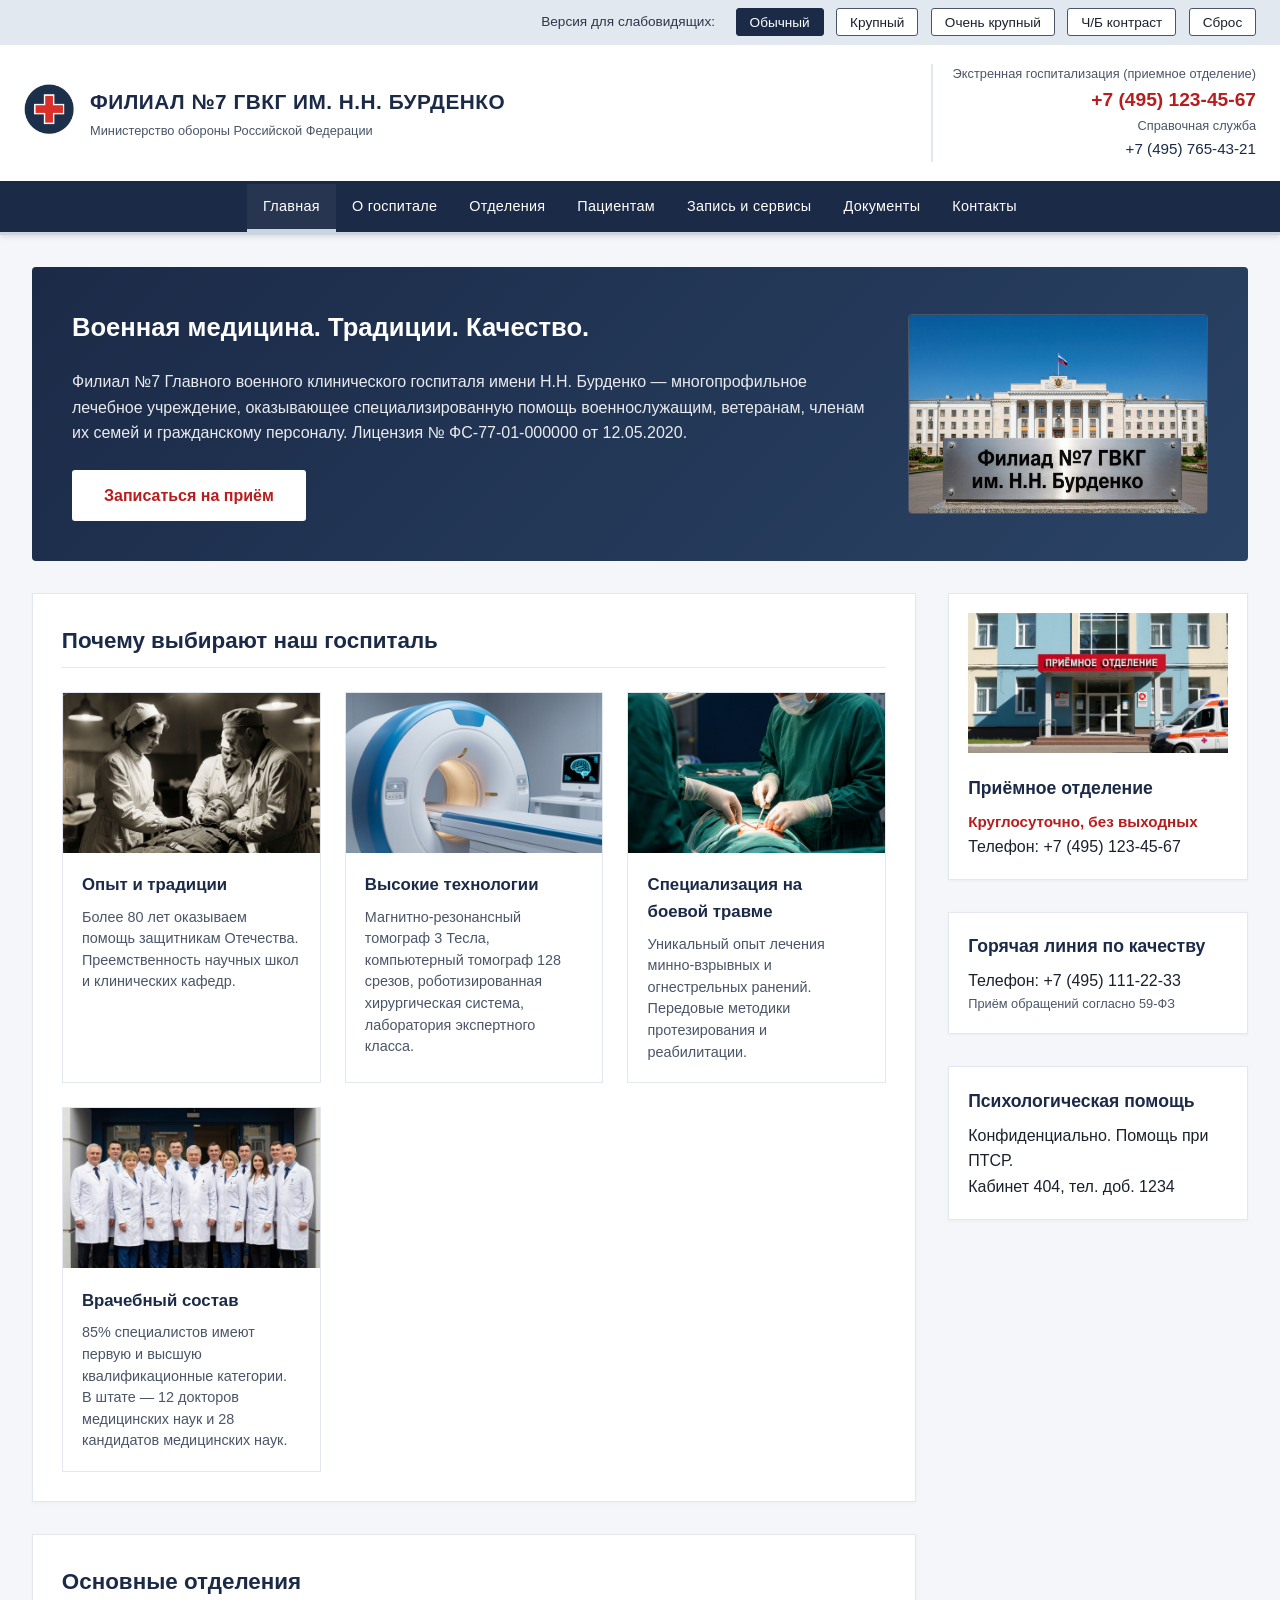
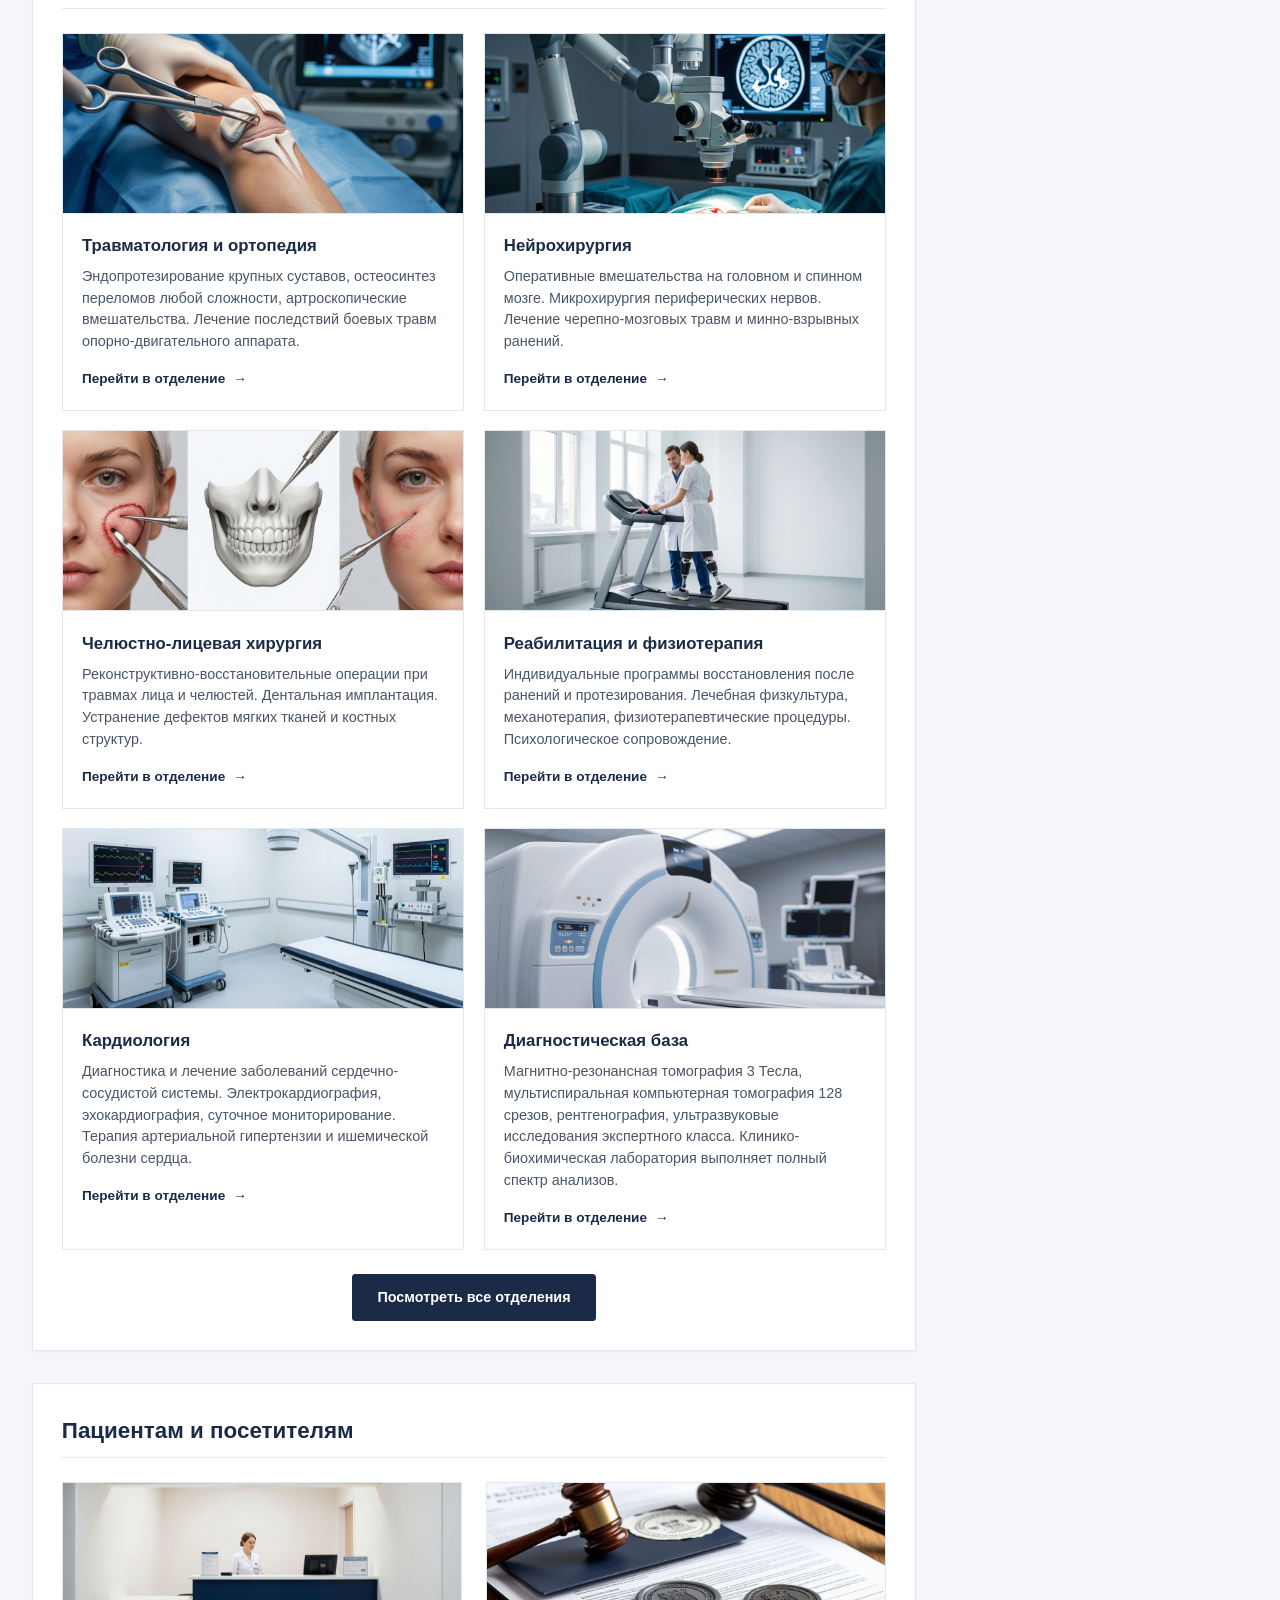
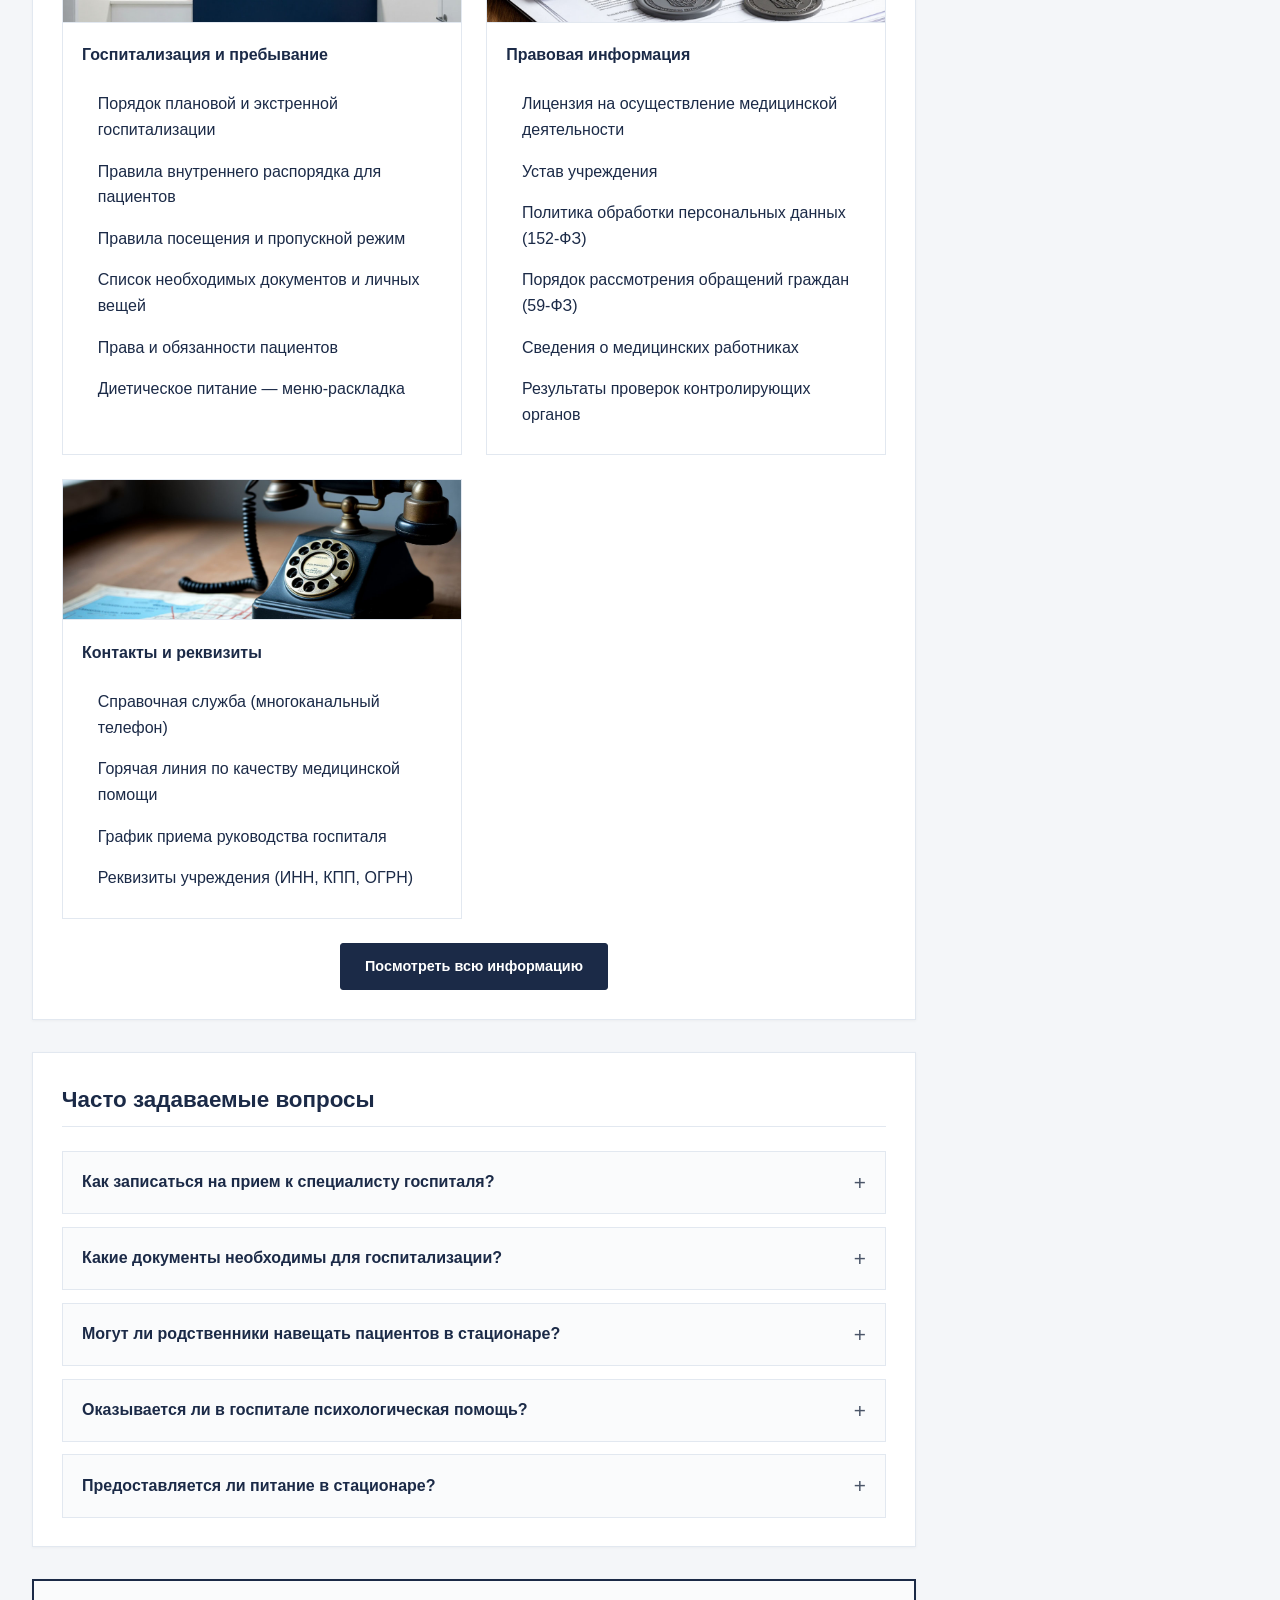
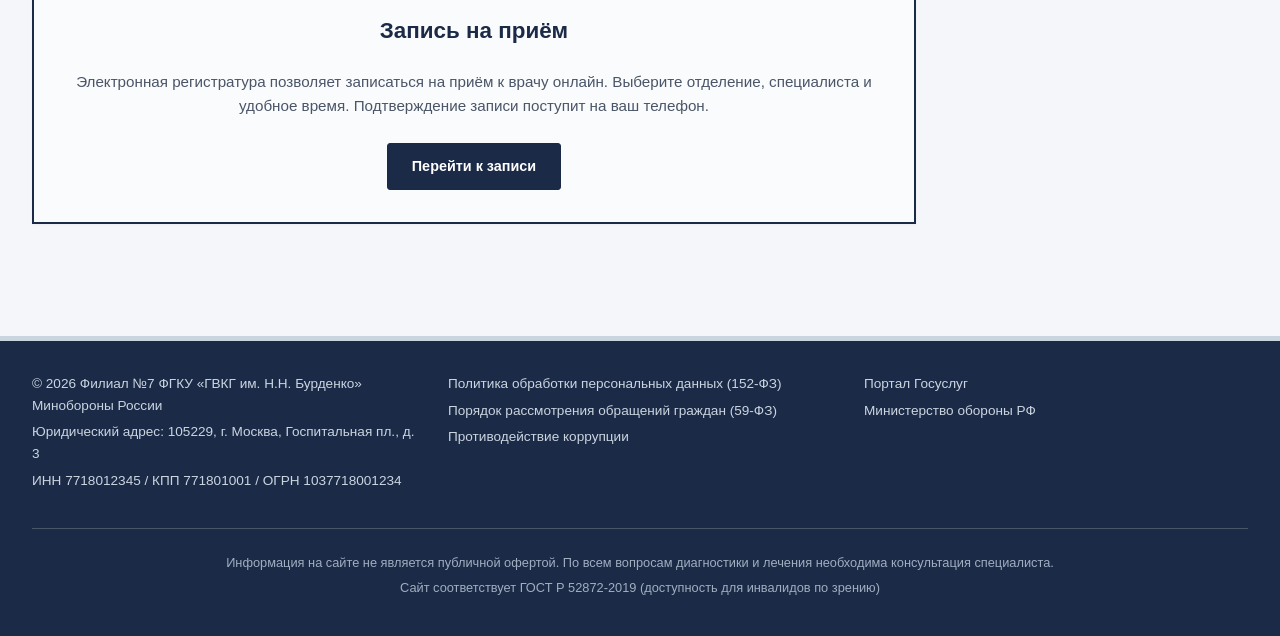
==== commit d45e1c91: "Исправлены отступы кнопок на главной, убран инлайн-стиль, обновлён футер" ====
--- a/index.html
+++ b/index.html
@@ -15,288 +15,285 @@
 </head>
 <body>
 
-  <!-- ПАНЕЛЬ ДОСТУПНОСТИ -->
-  <div class="accessibility-bar" id="accessibilityBar">
-    <span class="accessibility-label">Версия для слабовидящих:</span>
-    <button id="normalFont" class="access-btn active" type="button">Обычный</button>
-    <button id="largeFont" class="access-btn" type="button">Крупный</button>
-    <button id="xlFont" class="access-btn" type="button">Очень крупный</button>
-    <button id="contrastToggle" class="access-btn" type="button">Ч/Б контраст</button>
-    <button id="resetAccess" class="access-btn" type="button">Сброс</button>
-  </div>
-
-  <!-- БЛОК, КОТОРЫЙ БУДЕТ STICKY -->
-  <div class="header-nav-wrapper">
-    <!-- ШАПКА -->
-    <header class="header">
-      <div class="logo-area">
+<div class="accessibility-bar" id="accessibilityBar">
+  <span class="accessibility-label">Версия для слабовидящих:</span>
+  <button id="normalFont" class="access-btn active" type="button">Обычный</button>
+  <button id="largeFont" class="access-btn" type="button">Крупный</button>
+  <button id="xlFont" class="access-btn" type="button">Очень крупный</button>
+  <button id="contrastToggle" class="access-btn" type="button">Ч/Б контраст</button>
+  <button id="resetAccess" class="access-btn" type="button">Сброс</button>
+</div>
+
+<div class="header-nav-wrapper">
+  <header class="header">
+    <div class="logo-area">
+      <a href="index.html">
         <img src="images/logo.png" alt="Логотип Министерства обороны" class="logo-img">
-        <div class="hospital-name">
-          <h1>Филиал №7 ГВКГ им. Н.Н. Бурденко</h1>
-          <p>Министерство обороны Российской Федерации</p>
-        </div>
-      </div>
-      <div class="hot-line-block">
-        <span>Экстренная госпитализация (приемное отделение)</span>
-        <a href="tel:+74951234567" class="phone-emergency">+7 (495) 123-45-67</a>
-        <span>Справочная служба</span>
-        <a href="tel:+74957654321" class="phone-info">+7 (495) 765-43-21</a>
-      </div>
-      <button class="burger-btn" id="burgerBtn" aria-label="Меню" type="button">
-        <span class="burger-line"></span>
-        <span class="burger-line"></span>
-        <span class="burger-line"></span>
-      </button>
-    </header>
-
-    <!-- НАВИГАЦИЯ -->
-    <nav id="mainNav">
-      <ul class="nav-list">
-        <li><a href="index.html" class="nav-link active">Главная</a></li>
-        <li><a href="pages/about.html" class="nav-link">О госпитале</a></li>
-        <li><a href="pages/departments.html" class="nav-link">Отделения</a></li>
-        <li><a href="pages/patients.html" class="nav-link">Пациентам</a></li>
-        <li><a href="pages/appointment.html" class="nav-link">Запись и сервисы</a></li>
-        <li><a href="pages/documents.html" class="nav-link">Документы</a></li>
-        <li><a href="pages/contacts.html" class="nav-link">Контакты</a></li>
-      </ul>
-    </nav>
-  </div>
-
-  <!-- ОСНОВНОЙ КОНТЕНТ -->
-  <main>
-    <div class="hero-banner">
-      <div class="hero-text">
-        <h2>Военная медицина. Традиции. Качество.</h2>
-        <p>Филиал №7 Главного военного клинического госпиталя имени Н.Н. Бурденко — многопрофильное лечебное учреждение, оказывающее специализированную помощь военнослужащим, ветеранам, членам их семей и гражданскому персоналу. Лицензия № ФС-77-01-000000 от 12.05.2020.</p>
-        <a href="pages/appointment.html#appointmentForm" class="btn-hero">Записаться на приём</a>
-      </div>
-      <img src="images/hero-building.jpg" alt="Главный корпус госпиталя" class="hero-image">
-    </div>
-
-    <div class="grid-layout">
-      <div class="content">
-
-        <!-- Почему выбирают нас -->
-        <section class="card">
-          <h2>Почему выбирают наш госпиталь</h2>
-          <div class="advantages-grid">
-            <div class="advantage-item">
-              <img src="images/advantage-tradition.jpg" alt="Опыт и традиции" class="advantage-img">
-              <div class="advantage-text">
-                <h3>Опыт и традиции</h3>
-                <p>Более 80 лет оказываем помощь защитникам Отечества. Преемственность научных школ и клинических кафедр.</p>
-              </div>
-            </div>
-            <div class="advantage-item">
-              <img src="images/advantage-tech.jpg" alt="Высокие технологии" class="advantage-img">
-              <div class="advantage-text">
-                <h3>Высокие технологии</h3>
-                <p>Магнитно-резонансный томограф 3 Тесла, компьютерный томограф 128 срезов, роботизированная хирургическая система, лаборатория экспертного класса.</p>
-              </div>
-            </div>
-            <div class="advantage-item">
-              <img src="images/advantage-trauma.jpg" alt="Боевая травма" class="advantage-img">
-              <div class="advantage-text">
-                <h3>Специализация на боевой травме</h3>
-                <p>Уникальный опыт лечения минно-взрывных и огнестрельных ранений. Передовые методики протезирования и реабилитации.</p>
-              </div>
-            </div>
-            <div class="advantage-item">
-              <img src="images/advantage-doctors.jpg" alt="Врачебный состав" class="advantage-img">
-              <div class="advantage-text">
-                <h3>Врачебный состав</h3>
-                <p>85% специалистов имеют первую и высшую квалификационные категории. В штате — 12 докторов медицинских наук и 28 кандидатов медицинских наук.</p>
-              </div>
-            </div>
-          </div>
-        </section>
-
-        <!-- Отделения -->
-        <section class="card">
-          <h2>Отделения</h2>
-          <div class="directions-grid">
-            <a href="pages/departments.html#trauma" class="direction-card">
-              <img src="images/dept-trauma.jpg" alt="Травматология и ортопедия" class="direction-img">
-              <div class="direction-text">
-                <h3>Травматология и ортопедия</h3>
-                <p>Эндопротезирование крупных суставов, остеосинтез переломов любой сложности, артроскопические вмешательства. Лечение последствий боевых травм опорно-двигательного аппарата.</p>
-                <span class="direction-link-text">Перейти в отделение</span>
-              </div>
-            </a>
-            <a href="pages/departments.html#neuro" class="direction-card">
-              <img src="images/dept-neuro.jpg" alt="Нейрохирургия" class="direction-img">
-              <div class="direction-text">
-                <h3>Нейрохирургия</h3>
-                <p>Оперативные вмешательства на головном и спинном мозге. Микрохирургия периферических нервов. Лечение черепно-мозговых травм и минно-взрывных ранений.</p>
-                <span class="direction-link-text">Перейти в отделение</span>
-              </div>
-            </a>
-            <a href="pages/departments.html#maxillofacial" class="direction-card">
-              <img src="images/dept-maxillofacial.jpg" alt="Челюстно-лицевая хирургия" class="direction-img">
-              <div class="direction-text">
-                <h3>Челюстно-лицевая хирургия</h3>
-                <p>Реконструктивно-восстановительные операции при травмах лица и челюстей. Дентальная имплантация. Устранение дефектов мягких тканей и костных структур.</p>
-                <span class="direction-link-text">Перейти в отделение</span>
-              </div>
-            </a>
-            <a href="pages/departments.html#rehab" class="direction-card">
-              <img src="images/dept-rehab.jpg" alt="Реабилитация" class="direction-img">
-              <div class="direction-text">
-                <h3>Реабилитация и физиотерапия</h3>
-                <p>Индивидуальные программы восстановления после ранений и протезирования. Лечебная физкультура, механотерапия, физиотерапевтические процедуры. Психологическое сопровождение.</p>
-                <span class="direction-link-text">Перейти в отделение</span>
-              </div>
-            </a>
-            <a href="pages/departments.html#cardio" class="direction-card">
-              <img src="images/dept-cardio.jpg" alt="Кардиология" class="direction-img">
-              <div class="direction-text">
-                <h3>Кардиология</h3>
-                <p>Диагностика и лечение заболеваний сердечно-сосудистой системы. Электрокардиография, эхокардиография, суточное мониторирование. Терапия артериальной гипертензии и ишемической болезни сердца.</p>
-                <span class="direction-link-text">Перейти в отделение</span>
-              </div>
-            </a>
-            <a href="pages/departments.html#diagnostics" class="direction-card">
-              <img src="images/dept-diagnostics.jpg" alt="Диагностическая база" class="direction-img">
-              <div class="direction-text">
-                <h3>Диагностическая база</h3>
-                <p>Магнитно-резонансная томография 3 Тесла, мультиспиральная компьютерная томография 128 срезов, рентгенография, ультразвуковые исследования экспертного класса. Клинико-биохимическая лаборатория выполняет полный спектр анализов.</p>
-                <span class="direction-link-text">Перейти в отделение</span>
-              </div>
-            </a>
-          </div>
-        </section>
-
-        <!-- Пациентам и посетителям -->
-        <section class="card">
-          <h2>Пациентам и посетителям</h2>
-          <div class="info-cards-row">
-            <div class="info-card">
-              <img src="images/info-hospitalization.jpg" alt="Госпитализация" class="info-card-img">
-              <div class="info-card-body">
-                <h3>Госпитализация и пребывание</h3>
-                <ul>
-                  <li><a href="pages/patients.html#hospitalization">Порядок плановой и экстренной госпитализации</a></li>
-                  <li><a href="pages/patients.html#rules">Правила внутреннего распорядка для пациентов</a></li>
-                  <li><a href="pages/patients.html#visits">Правила посещения и пропускной режим</a></li>
-                  <li><a href="pages/patients.html#documents">Список необходимых документов и личных вещей</a></li>
-                  <li><a href="pages/patients.html#rights">Права и обязанности пациентов</a></li>
-                  <li><a href="pages/patients.html#meals">Диетическое питание — меню-раскладка</a></li>
-                </ul>
-              </div>
-            </div>
-            <div class="info-card">
-              <img src="images/info-legal.jpg" alt="Правовая информация" class="info-card-img">
-              <div class="info-card-body">
-                <h3>Правовая информация</h3>
-                <ul>
-                  <li><a href="pages/documents.html#license">Лицензия на осуществление медицинской деятельности</a></li>
-                  <li><a href="pages/documents.html#charter">Устав учреждения</a></li>
-                  <li><a href="pages/documents.html#privacy">Политика обработки персональных данных (152-ФЗ)</a></li>
-                  <li><a href="pages/documents.html#appeals">Порядок рассмотрения обращений граждан (59-ФЗ)</a></li>
-                  <li><a href="pages/documents.html#staff">Сведения о медицинских работниках</a></li>
-                  <li><a href="pages/documents.html#inspections">Результаты проверок контролирующих органов</a></li>
-                </ul>
-              </div>
-            </div>
-            <div class="info-card">
-              <img src="images/info-contacts.jpg" alt="Контакты" class="info-card-img">
-              <div class="info-card-body">
-                <h3>Контакты и реквизиты</h3>
-                <ul>
-                  <li><a href="pages/contacts.html">Справочная служба (многоканальный телефон)</a></li>
-                  <li><a href="pages/contacts.html#map">Горячая линия по качеству медицинской помощи</a></li>
-                  <li><a href="pages/contacts.html#management-hours">График приема руководства госпиталя</a></li>
-                  <li><a href="pages/contacts.html#requisites">Реквизиты учреждения (ИНН, КПП, ОГРН)</a></li>
-                </ul>
-              </div>
-            </div>
-          </div>
-        </section>
-
-        <!-- FAQ -->
-        <section class="card">
-          <h2>Часто задаваемые вопросы</h2>
-          <div class="faq-list">
-            <div class="faq-item">
-              <button class="faq-question" type="button">Как записаться на прием к специалисту госпиталя?</button>
-              <div class="faq-answer"><p>Запись осуществляется через электронную форму на официальном сайте (раздел «Запись и сервисы») или по телефону справочной службы +7 (495) 765-43-21. Военнослужащим необходимо иметь направление по форме 057/у-04. Гражданские лица могут записаться при наличии полиса ОМС, ДМС или на платной основе.</p></div>
-            </div>
-            <div class="faq-item">
-              <button class="faq-question" type="button">Какие документы необходимы для госпитализации?</button>
-              <div class="faq-answer"><p>Паспорт (или военный билет/удостоверение личности военнослужащего), полис ОМС/ДМС (при наличии), направление на госпитализацию, выписка из амбулаторной карты, результаты предыдущих обследований. Для военнослужащих — дополнительно направление из воинской части.</p></div>
-            </div>
-            <div class="faq-item">
-              <button class="faq-question" type="button">Могут ли родственники навещать пациентов в стационаре?</button>
-              <div class="faq-answer"><p>Да, посещения разрешены в установленные часы: будние дни с 16:00 до 19:00, выходные и праздничные дни с 10:00 до 13:00 и с 16:00 до 19:00. При себе необходимо иметь паспорт. Допуск в отделение реанимации — по согласованию с лечащим врачом.</p></div>
-            </div>
-            <div class="faq-item">
-              <button class="faq-question" type="button">Оказывается ли в госпитале психологическая помощь?</button>
-              <div class="faq-answer"><p>Да, в структуре госпиталя функционирует отделение психологической и психиатрической помощи. Специалисты работают с посттравматическим стрессовым расстройством (ПТСР), тревожно-депрессивными состояниями. Прием строго конфиденциален.</p></div>
-            </div>
-            <div class="faq-item">
-              <button class="faq-question" type="button">Предоставляется ли питание в стационаре?</button>
-              <div class="faq-answer"><p>Лечебное питание предоставляется всем пациентам стационара бесплатно. Разработано несколько вариантов диетических столов в соответствии с медицинскими показаниями. С актуальным меню-раскладкой можно ознакомиться в разделе «Пациентам».</p></div>
-            </div>
-          </div>
-        </section>
-
-        <!-- Запись на приём -->
-        <section class="appointment-promo card">
-          <h2>Запись на приём к специалисту</h2>
-          <p>Электронная регистратура позволяет записаться на приём к врачу онлайн. Выберите отделение, специалиста и удобное время. Подтверждение записи поступит на ваш телефон.</p>
-          <a href="pages/appointment.html#appointmentForm" class="btn btn-primary">Перейти к записи</a>
-        </section>
-
-      </div>
-
-      <!-- САЙДБАР -->
-      <aside class="sidebar">
-        <div class="card">
-          <img src="images/sidebar-admission.jpg" alt="Приёмное отделение" class="sidebar-image">
-          <h3>Приёмное отделение</h3>
-          <p class="sidebar-emergency">Круглосуточно, без выходных</p>
-          <p>Телефон: +7 (495) 123-45-67</p>
-        </div>
-        <div class="card">
-          <h3>Горячая линия по качеству</h3>
-          <p>Телефон: +7 (495) 111-22-33</p>
-          <p class="sidebar-note">Приём обращений согласно 59-ФЗ</p>
-        </div>
-        <div class="card">
-          <h3>Психологическая помощь</h3>
-          <p>Конфиденциально. Помощь при ПТСР.</p>
-          <p>Кабинет 404, тел. доб. 1234</p>
-        </div>
-      </aside>
-    </div>
-  </main>
-
-  <footer>
-    <div class="footer-grid">
-      <div>
-        <p>&copy; 2026 Филиал №7 ФГКУ &laquo;ГВКГ им. Н.Н. Бурденко&raquo; Минобороны России</p>
-        <p>Юридический адрес: 105229, г. Москва, Госпитальная пл., д. 3</p>
-        <p>ИНН 7718012345 / КПП 771801001 / ОГРН 1037718001234</p>
-      </div>
-      <div>
-        <p><a href="pages/documents.html#privacy">Политика обработки персональных данных (152-ФЗ)</a></p>
-        <p><a href="pages/documents.html#appeals">Порядок рассмотрения обращений граждан (59-ФЗ)</a></p>
-        <p><a href="pages/about.html">Противодействие коррупции</a></p>
-      </div>
-      <div>
-        <p><a href="https://www.gosuslugi.ru" target="_blank" rel="noopener">Портал Госуслуг</a></p>
-        <p><a href="https://mil.ru" target="_blank" rel="noopener">Министерство обороны РФ</a></p>
-      </div>
-    </div>
-    <div class="footer-bottom">
-      <p>Информация на сайте не является публичной офертой. По всем вопросам диагностики и лечения необходима консультация специалиста.</p>
-      <p>Сайт соответствует ГОСТ Р 52872-2019 (доступность для инвалидов по зрению)</p>
-    </div>
-  </footer>
-
-  <script src="js/accessibility.js"></script>
-  <script src="js/faq.js"></script>
-  <script src="js/burger-menu.js"></script>
+      </a>
+      <div class="hospital-name">
+        <h1>Филиал №7 ГВКГ им. Н.Н. Бурденко</h1>
+        <p>Министерство обороны Российской Федерации</p>
+      </div>
+    </div>
+    <div class="hot-line-block">
+      <span>Экстренная госпитализация (приемное отделение)</span>
+      <a href="tel:+74951234567" class="phone-emergency">+7 (495) 123-45-67</a>
+      <span>Справочная служба</span>
+      <a href="tel:+74957654321" class="phone-info">+7 (495) 765-43-21</a>
+    </div>
+    <button class="burger-btn" id="burgerBtn" aria-label="Меню" type="button">
+      <span class="burger-line"></span>
+      <span class="burger-line"></span>
+      <span class="burger-line"></span>
+    </button>
+  </header>
+
+  <nav id="mainNav">
+    <ul class="nav-list">
+      <li><a href="index.html" class="nav-link active">Главная</a></li>
+      <li><a href="pages/about.html" class="nav-link">О госпитале</a></li>
+      <li><a href="pages/departments.html" class="nav-link">Отделения</a></li>
+      <li><a href="pages/patients.html" class="nav-link">Пациентам</a></li>
+      <li><a href="pages/appointment.html" class="nav-link">Запись и сервисы</a></li>
+      <li><a href="pages/documents.html" class="nav-link">Документы</a></li>
+      <li><a href="pages/contacts.html" class="nav-link">Контакты</a></li>
+    </ul>
+  </nav>
+</div>
+
+<main>
+  <div class="hero-banner">
+    <div class="hero-text">
+      <h2>Военная медицина. Традиции. Качество.</h2>
+      <p>Филиал №7 Главного военного клинического госпиталя имени Н.Н. Бурденко — многопрофильное лечебное учреждение, оказывающее специализированную помощь военнослужащим, ветеранам, членам их семей и гражданскому персоналу. Лицензия № ФС-77-01-000000 от 12.05.2020.</p>
+      <a href="pages/appointment.html#appointmentForm" class="btn-hero">Записаться на приём</a>
+    </div>
+    <img src="images/hero-building.jpg" alt="Главный корпус госпиталя" class="hero-image">
+  </div>
+
+  <div class="grid-layout">
+    <div class="content">
+
+      <section class="card">
+        <h2>Почему выбирают наш госпиталь</h2>
+        <div class="advantages-grid">
+          <div class="advantage-item">
+            <img src="images/advantage-tradition.jpg" alt="Опыт и традиции" class="advantage-img">
+            <div class="advantage-text">
+              <h3>Опыт и традиции</h3>
+              <p>Более 80 лет оказываем помощь защитникам Отечества. Преемственность научных школ и клинических кафедр.</p>
+            </div>
+          </div>
+          <div class="advantage-item">
+            <img src="images/advantage-tech.jpg" alt="Высокие технологии" class="advantage-img">
+            <div class="advantage-text">
+              <h3>Высокие технологии</h3>
+              <p>Магнитно-резонансный томограф 3 Тесла, компьютерный томограф 128 срезов, роботизированная хирургическая система, лаборатория экспертного класса.</p>
+            </div>
+          </div>
+          <div class="advantage-item">
+            <img src="images/advantage-trauma.jpg" alt="Боевая травма" class="advantage-img">
+            <div class="advantage-text">
+              <h3>Специализация на боевой травме</h3>
+              <p>Уникальный опыт лечения минно-взрывных и огнестрельных ранений. Передовые методики протезирования и реабилитации.</p>
+            </div>
+          </div>
+          <div class="advantage-item">
+            <img src="images/advantage-doctors.jpg" alt="Врачебный состав" class="advantage-img">
+            <div class="advantage-text">
+              <h3>Врачебный состав</h3>
+              <p>85% специалистов имеют первую и высшую квалификационные категории. В штате — 12 докторов медицинских наук и 28 кандидатов медицинских наук.</p>
+            </div>
+          </div>
+        </div>
+      </section>
+
+      <section class="card">
+        <h2>Основные отделения</h2>
+        <div class="directions-grid">
+          <a href="pages/departments.html#trauma" class="direction-card">
+            <img src="images/dept-trauma.jpg" alt="Травматология и ортопедия" class="direction-img">
+            <div class="direction-text">
+              <h3>Травматология и ортопедия</h3>
+              <p>Эндопротезирование крупных суставов, остеосинтез переломов любой сложности, артроскопические вмешательства. Лечение последствий боевых травм опорно-двигательного аппарата.</p>
+              <span class="direction-link-text">Перейти в отделение</span>
+            </div>
+          </a>
+          <a href="pages/departments.html#neuro" class="direction-card">
+            <img src="images/dept-neuro.jpg" alt="Нейрохирургия" class="direction-img">
+            <div class="direction-text">
+              <h3>Нейрохирургия</h3>
+              <p>Оперативные вмешательства на головном и спинном мозге. Микрохирургия периферических нервов. Лечение черепно-мозговых травм и минно-взрывных ранений.</p>
+              <span class="direction-link-text">Перейти в отделение</span>
+            </div>
+          </a>
+          <a href="pages/departments.html#maxillofacial" class="direction-card">
+            <img src="images/dept-maxillofacial.jpg" alt="Челюстно-лицевая хирургия" class="direction-img">
+            <div class="direction-text">
+              <h3>Челюстно-лицевая хирургия</h3>
+              <p>Реконструктивно-восстановительные операции при травмах лица и челюстей. Дентальная имплантация. Устранение дефектов мягких тканей и костных структур.</p>
+              <span class="direction-link-text">Перейти в отделение</span>
+            </div>
+          </a>
+          <a href="pages/departments.html#rehab" class="direction-card">
+            <img src="images/dept-rehab.jpg" alt="Реабилитация" class="direction-img">
+            <div class="direction-text">
+              <h3>Реабилитация и физиотерапия</h3>
+              <p>Индивидуальные программы восстановления после ранений и протезирования. Лечебная физкультура, механотерапия, физиотерапевтические процедуры. Психологическое сопровождение.</p>
+              <span class="direction-link-text">Перейти в отделение</span>
+            </div>
+          </a>
+          <a href="pages/departments.html#cardio" class="direction-card">
+            <img src="images/dept-cardio.jpg" alt="Кардиология" class="direction-img">
+            <div class="direction-text">
+              <h3>Кардиология</h3>
+              <p>Диагностика и лечение заболеваний сердечно-сосудистой системы. Электрокардиография, эхокардиография, суточное мониторирование. Терапия артериальной гипертензии и ишемической болезни сердца.</p>
+              <span class="direction-link-text">Перейти в отделение</span>
+            </div>
+          </a>
+          <a href="pages/departments.html#diagnostics" class="direction-card">
+            <img src="images/dept-diagnostics.jpg" alt="Диагностическая база" class="direction-img">
+            <div class="direction-text">
+              <h3>Диагностическая база</h3>
+              <p>Магнитно-резонансная томография 3 Тесла, мультиспиральная компьютерная томография 128 срезов, рентгенография, ультразвуковые исследования экспертного класса. Клинико-биохимическая лаборатория выполняет полный спектр анализов.</p>
+              <span class="direction-link-text">Перейти в отделение</span>
+            </div>
+          </a>
+        </div>
+        <div class="btn-view-all-wrapper">
+          <a href="pages/departments.html" class="btn btn-primary btn-view-all">Посмотреть все отделения</a>
+        </div>
+      </section>
+
+      <section class="card">
+        <h2>Пациентам и посетителям</h2>
+        <div class="info-cards-row">
+          <div class="info-card">
+            <img src="images/info-hospitalization.jpg" alt="Госпитализация" class="info-card-img">
+            <div class="info-card-body">
+              <h3>Госпитализация и пребывание</h3>
+              <ul>
+                <li><a href="pages/patients.html#hospitalization">Порядок плановой и экстренной госпитализации</a></li>
+                <li><a href="pages/patients.html#rules">Правила внутреннего распорядка для пациентов</a></li>
+                <li><a href="pages/patients.html#visits">Правила посещения и пропускной режим</a></li>
+                <li><a href="pages/patients.html#documents">Список необходимых документов и личных вещей</a></li>
+                <li><a href="pages/patients.html#rights">Права и обязанности пациентов</a></li>
+                <li><a href="pages/patients.html#meals">Диетическое питание — меню-раскладка</a></li>
+              </ul>
+            </div>
+          </div>
+          <div class="info-card">
+            <img src="images/info-legal.jpg" alt="Правовая информация" class="info-card-img">
+            <div class="info-card-body">
+              <h3>Правовая информация</h3>
+              <ul>
+                <li><a href="pages/documents.html#license">Лицензия на осуществление медицинской деятельности</a></li>
+                <li><a href="pages/documents.html#charter">Устав учреждения</a></li>
+                <li><a href="pages/documents.html#privacy">Политика обработки персональных данных (152-ФЗ)</a></li>
+                <li><a href="pages/documents.html#appeals">Порядок рассмотрения обращений граждан (59-ФЗ)</a></li>
+                <li><a href="pages/documents.html#staff">Сведения о медицинских работниках</a></li>
+                <li><a href="pages/documents.html#inspections">Результаты проверок контролирующих органов</a></li>
+              </ul>
+            </div>
+          </div>
+          <div class="info-card">
+            <img src="images/info-contacts.jpg" alt="Контакты" class="info-card-img">
+            <div class="info-card-body">
+              <h3>Контакты и реквизиты</h3>
+              <ul>
+                <li><a href="pages/contacts.html">Справочная служба (многоканальный телефон)</a></li>
+                <li><a href="pages/contacts.html#map">Горячая линия по качеству медицинской помощи</a></li>
+                <li><a href="pages/contacts.html#management-hours">График приема руководства госпиталя</a></li>
+                <li><a href="pages/contacts.html#requisites">Реквизиты учреждения (ИНН, КПП, ОГРН)</a></li>
+              </ul>
+            </div>
+          </div>
+        </div>
+        <div class="btn-view-all-wrapper">
+          <a href="pages/patients.html" class="btn btn-primary btn-view-all">Посмотреть всю информацию</a>
+        </div>
+      </section>
+
+      <section class="card">
+        <h2>Часто задаваемые вопросы</h2>
+        <div class="faq-list">
+          <div class="faq-item">
+            <button class="faq-question" type="button">Как записаться на прием к специалисту госпиталя?</button>
+            <div class="faq-answer"><p>Запись осуществляется через электронную форму на официальном сайте (раздел «Запись и сервисы») или по телефону справочной службы +7 (495) 765-43-21. Военнослужащим необходимо иметь направление по форме 057/у-04. Гражданские лица могут записаться при наличии полиса ОМС, ДМС или на платной основе.</p></div>
+          </div>
+          <div class="faq-item">
+            <button class="faq-question" type="button">Какие документы необходимы для госпитализации?</button>
+            <div class="faq-answer"><p>Паспорт (или военный билет/удостоверение личности военнослужащего), полис ОМС/ДМС (при наличии), направление на госпитализацию, выписка из амбулаторной карты, результаты предыдущих обследований. Для военнослужащих — дополнительно направление из воинской части.</p></div>
+          </div>
+          <div class="faq-item">
+            <button class="faq-question" type="button">Могут ли родственники навещать пациентов в стационаре?</button>
+            <div class="faq-answer"><p>Да, посещения разрешены в установленные часы: будние дни с 16:00 до 19:00, выходные и праздничные дни с 10:00 до 13:00 и с 16:00 до 19:00. При себе необходимо иметь паспорт. Допуск в отделение реанимации — по согласованию с лечащим врачом.</p></div>
+          </div>
+          <div class="faq-item">
+            <button class="faq-question" type="button">Оказывается ли в госпитале психологическая помощь?</button>
+            <div class="faq-answer"><p>Да, в структуре госпиталя функционирует отделение психологической и психиатрической помощи. Специалисты работают с посттравматическим стрессовым расстройством (ПТСР), тревожно-депрессивными состояниями. Прием строго конфиденциален.</p></div>
+          </div>
+          <div class="faq-item">
+            <button class="faq-question" type="button">Предоставляется ли питание в стационаре?</button>
+            <div class="faq-answer"><p>Лечебное питание предоставляется всем пациентам стационара бесплатно. Разработано несколько вариантов диетических столов в соответствии с медицинскими показаниями. С актуальным меню-раскладкой можно ознакомиться в разделе «Пациентам».</p></div>
+          </div>
+        </div>
+      </section>
+
+      <section class="appointment-promo card">
+        <h2>Запись на приём</h2>
+        <p>Электронная регистратура позволяет записаться на приём к врачу онлайн. Выберите отделение, специалиста и удобное время. Подтверждение записи поступит на ваш телефон.</p>
+        <a href="pages/appointment.html#appointmentForm" class="btn btn-primary">Перейти к записи</a>
+      </section>
+
+    </div>
+
+    <aside class="sidebar">
+      <div class="card">
+        <img src="images/sidebar-admission.jpg" alt="Приёмное отделение" class="sidebar-image">
+        <h3>Приёмное отделение</h3>
+        <p class="sidebar-emergency">Круглосуточно, без выходных</p>
+        <p>Телефон: +7 (495) 123-45-67</p>
+      </div>
+      <div class="card">
+        <h3>Горячая линия по качеству</h3>
+        <p>Телефон: +7 (495) 111-22-33</p>
+        <p class="sidebar-note">Приём обращений согласно 59-ФЗ</p>
+      </div>
+      <div class="card">
+        <h3>Психологическая помощь</h3>
+        <p>Конфиденциально. Помощь при ПТСР.</p>
+        <p>Кабинет 404, тел. доб. 1234</p>
+      </div>
+    </aside>
+  </div>
+</main>
+
+<footer>
+  <div class="footer-grid">
+    <div>
+      <p>© 2026 Филиал №7 ФГКУ «ГВКГ им. Н.Н. Бурденко» Минобороны России</p>
+      <p>Юридический адрес: 105229, г. Москва, Госпитальная пл., д. 3</p>
+      <p>ИНН 7718012345 / КПП 771801001 / ОГРН 1037718001234</p>
+    </div>
+    <div>
+      <p><a href="pages/documents.html#privacy">Политика обработки персональных данных (152-ФЗ)</a></p>
+      <p><a href="pages/documents.html#appeals">Порядок рассмотрения обращений граждан (59-ФЗ)</a></p>
+      <p><a href="pages/about.html">Противодействие коррупции</a></p>
+    </div>
+    <div>
+      <p><a href="https://www.gosuslugi.ru" target="_blank" rel="noopener">Портал Госуслуг</a></p>
+      <p><a href="https://mil.ru" target="_blank" rel="noopener">Министерство обороны РФ</a></p>
+    </div>
+  </div>
+  <div class="footer-bottom">
+    <p>Информация на сайте не является публичной офертой. По всем вопросам диагностики и лечения необходима консультация специалиста.</p>
+    <p>Сайт соответствует ГОСТ Р 52872-2019 (доступность для инвалидов по зрению)</p>
+  </div>
+</footer>
+
+<script src="js/accessibility.js"></script>
+<script src="js/faq.js"></script>
+<script src="js/burger-menu.js"></script>
 </body>
 </html>
--- a/css/accessibility.css
+++ b/css/accessibility.css
@@ -39,7 +39,6 @@
   border-color: var(--primary-navy);
 }
 
-/* Размеры шрифта через CSS-переменную */
 .font-large {
   --base-font-size: 18px;
 }
@@ -48,7 +47,6 @@
   --base-font-size: 22px;
 }
 
-/* Высокий контраст */
 body.high-contrast {
   --primary-navy: #000000;
   --secondary-gray: #000000;
--- a/css/layout.css
+++ b/css/layout.css
@@ -1,9 +1,7 @@
-/* ========== ОБЁРТКА (display: contents на десктопе) ========== */
 .header-nav-wrapper {
   display: contents;
 }
 
-/* ========== ШАПКА ========== */
 .header {
   background: var(--bg-white);
   border-bottom: 3px solid var(--primary-navy);
@@ -67,7 +65,6 @@
   color: var(--secondary-gray);
 }
 
-/* ========== БУРГЕР ========== */
 .burger-btn {
   display: none;
   flex-direction: column;
@@ -102,7 +99,6 @@
   transform: rotate(-45deg) translate(5px, -5px);
 }
 
-/* ========== НАВИГАЦИЯ ========== */
 nav {
   background: var(--primary-navy);
   border-bottom: 3px solid #CBD5E0;
@@ -141,12 +137,10 @@
   background: rgba(255,255,255,0.05);
 }
 
-/* ========== САЙДБАР ========== */
 .sidebar .card {
   padding: 1.2rem;
 }
 
-/* Убираем верхний отступ у всех заголовков в сайдбаре */
 .sidebar .card h3 {
   margin-top: 0;
 }
@@ -175,7 +169,6 @@
   color: var(--text-medium);
 }
 
-/* ========== ПОДВАЛ ========== */
 footer {
   background: var(--primary-navy);
   color: #CBD5E0;
--- a/css/components.css
+++ b/css/components.css
@@ -1,4 +1,3 @@
-/* КАРТОЧКИ */
 .card {
   background: var(--bg-white);
   border: 1px solid var(--border-light);
@@ -7,7 +6,6 @@
   box-shadow: var(--shadow-sm);
 }
 
-/* ЗАГОЛОВОК СТРАНИЦЫ */
 .page-header {
   margin-bottom: 2rem;
 }
@@ -27,7 +25,6 @@
   line-height: 1.5;
 }
 
-/* КНОПКИ */
 .btn {
   display: inline-block;
   padding: 0.7rem 1.5rem;
@@ -68,7 +65,6 @@
   font-size: 0.8rem;
 }
 
-/* ЗАГЛУШКИ КАРТИНОК */
 .img-placeholder {
   background: #E2E8F0;
   border: 1px solid #CBD5E0;
@@ -94,7 +90,6 @@
   border-radius: 2px;
 }
 
-/* ФОРМА */
 .form-subtitle {
   margin-bottom: 1rem;
   color: var(--secondary-gray);
@@ -201,7 +196,6 @@
   background: #FFF5F5 !important;
 }
 
-/* ЧЕКБОКСЫ */
 .custom-checkbox {
   display: flex;
   align-items: flex-start;
@@ -255,7 +249,6 @@
   user-select: none;
 }
 
-/* ТАБЛИЦЫ */
 .table-wrapper {
   overflow-x: auto;
   margin-bottom: 1rem;
@@ -268,7 +261,6 @@
   margin-top: 0.8rem;
 }
 
-/* ПОЛИТИКА */
 .policy-block {
   line-height: 1.7;
 }
@@ -305,7 +297,6 @@
   line-height: 1.6;
 }
 
-/* ЯКОРЯ */
 section[id] {
   scroll-margin-top: 70px;
 }
--- a/css/home.css
+++ b/css/home.css
@@ -1,6 +1,3 @@
-/* home.css — главная страница */
-
-/* ГЕРО-БАННЕР */
 .hero-banner {
   background: linear-gradient(135deg, var(--primary-navy) 0%, #2A4365 100%);
   color: white;
@@ -56,7 +53,6 @@
   border-radius: 4px;
 }
 
-/* ПРЕИМУЩЕСТВА */
 .advantages-grid {
   display: grid;
   grid-template-columns: repeat(auto-fit, minmax(240px, 1fr));
@@ -94,7 +90,6 @@
   margin: 0;
 }
 
-/* НАПРАВЛЕНИЯ */
 .directions-grid {
   display: grid;
   grid-template-columns: repeat(auto-fit, minmax(350px, 1fr));
@@ -164,7 +159,6 @@
   transform: translateX(6px);
 }
 
-/* ИНФОКАРТЫ (Пациентам и посетителям) */
 .info-cards-row {
   display: grid;
   grid-template-columns: repeat(auto-fit, minmax(280px, 1fr));
@@ -206,11 +200,10 @@
   margin-bottom: 0;
 }
 
-/* Главное изменение: ссылки выглядят как ссылки */
 .info-card ul li a {
   display: block;
   text-decoration: none;
-  color: var(--primary-navy);                /* синий цвет, как у гиперссылок */
+  color: var(--primary-navy);
   font-weight: 500;
   padding: 0.5rem 0.8rem;
   border-left: 3px solid transparent;
@@ -221,10 +214,8 @@
   color: #0d1b2a;
   background: #F0F4FA;
   border-left-color: var(--primary-navy);
-  border-bottom-color: var(--primary-navy);
-}
-
-/* FAQ */
+}
+
 .faq-list {
   display: flex;
   flex-direction: column;
@@ -286,7 +277,6 @@
   display: block;
 }
 
-/* БЛОК ЗАПИСИ НА ГЛАВНОЙ */
 .appointment-promo {
   border: 2px solid var(--primary-navy);
   background: #FAFBFC;
@@ -303,4 +293,20 @@
   font-size: 0.95rem;
   color: var(--secondary-gray);
   margin-bottom: 1.5rem;
+}
+
+.btn-view-all-wrapper {
+  text-align: center;
+  margin: 1.5rem 0 0;
+}
+
+.btn-view-all {
+  margin: 0;
+  display: inline-block;
+}
+
+@media (max-width: 768px) {
+  .btn-view-all-wrapper {
+    margin: 1rem 0 0.25rem;
+  }
 }
--- a/css/responsive.css
+++ b/css/responsive.css
@@ -1,4 +1,3 @@
-/* ========== БОЛЬШИЕ НОУТБУКИ (1200–1440px) ========== */
 @media (min-width: 1200px) and (max-width: 1440px) {
   .header {
     padding: 1.2rem 1.5rem;
@@ -28,7 +27,6 @@
   }
 }
 
-/* ========== ПЛАНШЕТЫ (≤1200px) ========== */
 @media (max-width: 1200px) {
   .grid-layout {
     grid-template-columns: 1fr 250px;
@@ -45,7 +43,6 @@
   }
 }
 
-/* ========== МАЛЕНЬКИЕ ПЛАНШЕТЫ (≤992px) ========== */
 @media (max-width: 992px) {
   .header {
     padding: 1rem;
@@ -91,13 +88,10 @@
   }
 }
 
-/* ========== ТЕЛЕФОНЫ (≤768px) – шапка+меню вместе sticky ========== */
 @media (max-width: 768px) {
   body {
     overflow-x: hidden;
   }
-
-  /* Отменяем display: contents, чтобы обёртка работала как обычный блок */
   .header-nav-wrapper {
     display: block;
     position: sticky;
@@ -106,7 +100,6 @@
     background: var(--bg-white);
     box-shadow: 0 2px 5px rgba(0,0,0,0.05);
   }
-
   .header {
     padding: 0.6rem 1rem;
     flex-wrap: nowrap;
@@ -134,15 +127,12 @@
     display: flex;
     margin-left: auto;
   }
-
-  /* Убираем sticky с самой nav, теперь она абсолютна внутри обёртки */
   nav {
     position: static;
     border-bottom: none;
     background: transparent;
     box-shadow: none;
   }
-
   #mainNav {
     position: absolute;
     top: 100%;
@@ -173,11 +163,9 @@
   .nav-link:last-child {
     border-bottom: none;
   }
-
   main {
     padding: 0 1rem;
   }
-
   .hero-banner {
     padding: 1rem;
   }
@@ -190,7 +178,6 @@
   .hero-image {
     height: 160px;
   }
-
   .directions-grid,
   .info-cards-row,
   .advantages-grid,
@@ -208,7 +195,6 @@
   .works-grid {
     grid-template-columns: 1fr;
   }
-
   .card {
     padding: 0.8rem;
   }
@@ -222,7 +208,6 @@
   .sidebar .card h3 {
     margin-top: 0;
   }
-
   .advantage-img,
   .direction-img {
     height: 140px;
@@ -230,12 +215,10 @@
   .info-card-img {
     height: 120px;
   }
-
   .btn-group {
     flex-direction: column;
     align-items: stretch;
   }
-
   .footer-grid {
     grid-template-columns: 1fr;
     text-align: center;
@@ -243,7 +226,6 @@
   .footer-bottom {
     margin-top: 1rem;
   }
-
   .accessibility-bar {
     justify-content: center;
     font-size: 0.7rem;
@@ -253,14 +235,12 @@
     padding: 0.25rem 0.5rem;
     font-size: 0.7rem;
   }
-
   .form-row {
     grid-template-columns: 1fr;
     gap: 0.8rem;
   }
 }
 
-/* ========== МАЛЕНЬКИЕ ТЕЛЕФОНЫ (≤576px) ========== */
 @media (max-width: 576px) {
   .header {
     padding: 0.5rem 0.8rem;
@@ -317,7 +297,6 @@
   }
 }
 
-/* ========== ОЧЕНЬ МАЛЕНЬКИЕ ЭКРАНЫ (≤480px) ========== */
 @media (max-width: 480px) {
   body {
     overflow-x: hidden;
@@ -355,7 +334,6 @@
     padding: 0.5rem 1rem;
     font-size: 0.85rem;
   }
-
   .card,
   .direction-card,
   .info-card,
@@ -382,7 +360,6 @@
     word-break: break-word;
     box-sizing: border-box;
   }
-
   img,
   .hero-image,
   .department-header-img,
@@ -399,7 +376,6 @@
     max-width: 100%;
     height: auto;
   }
-
   .table-wrapper {
     overflow-x: auto;
     -webkit-overflow-scrolling: touch;
@@ -414,13 +390,11 @@
     display: block;
     overflow-x: auto;
   }
-
   .sidebar .card h3 {
     margin-top: 0;
   }
 }
 
-/* ========== 320px ========== */
 @media (max-width: 320px) {
   :root {
     --base-font-size: 14px;
